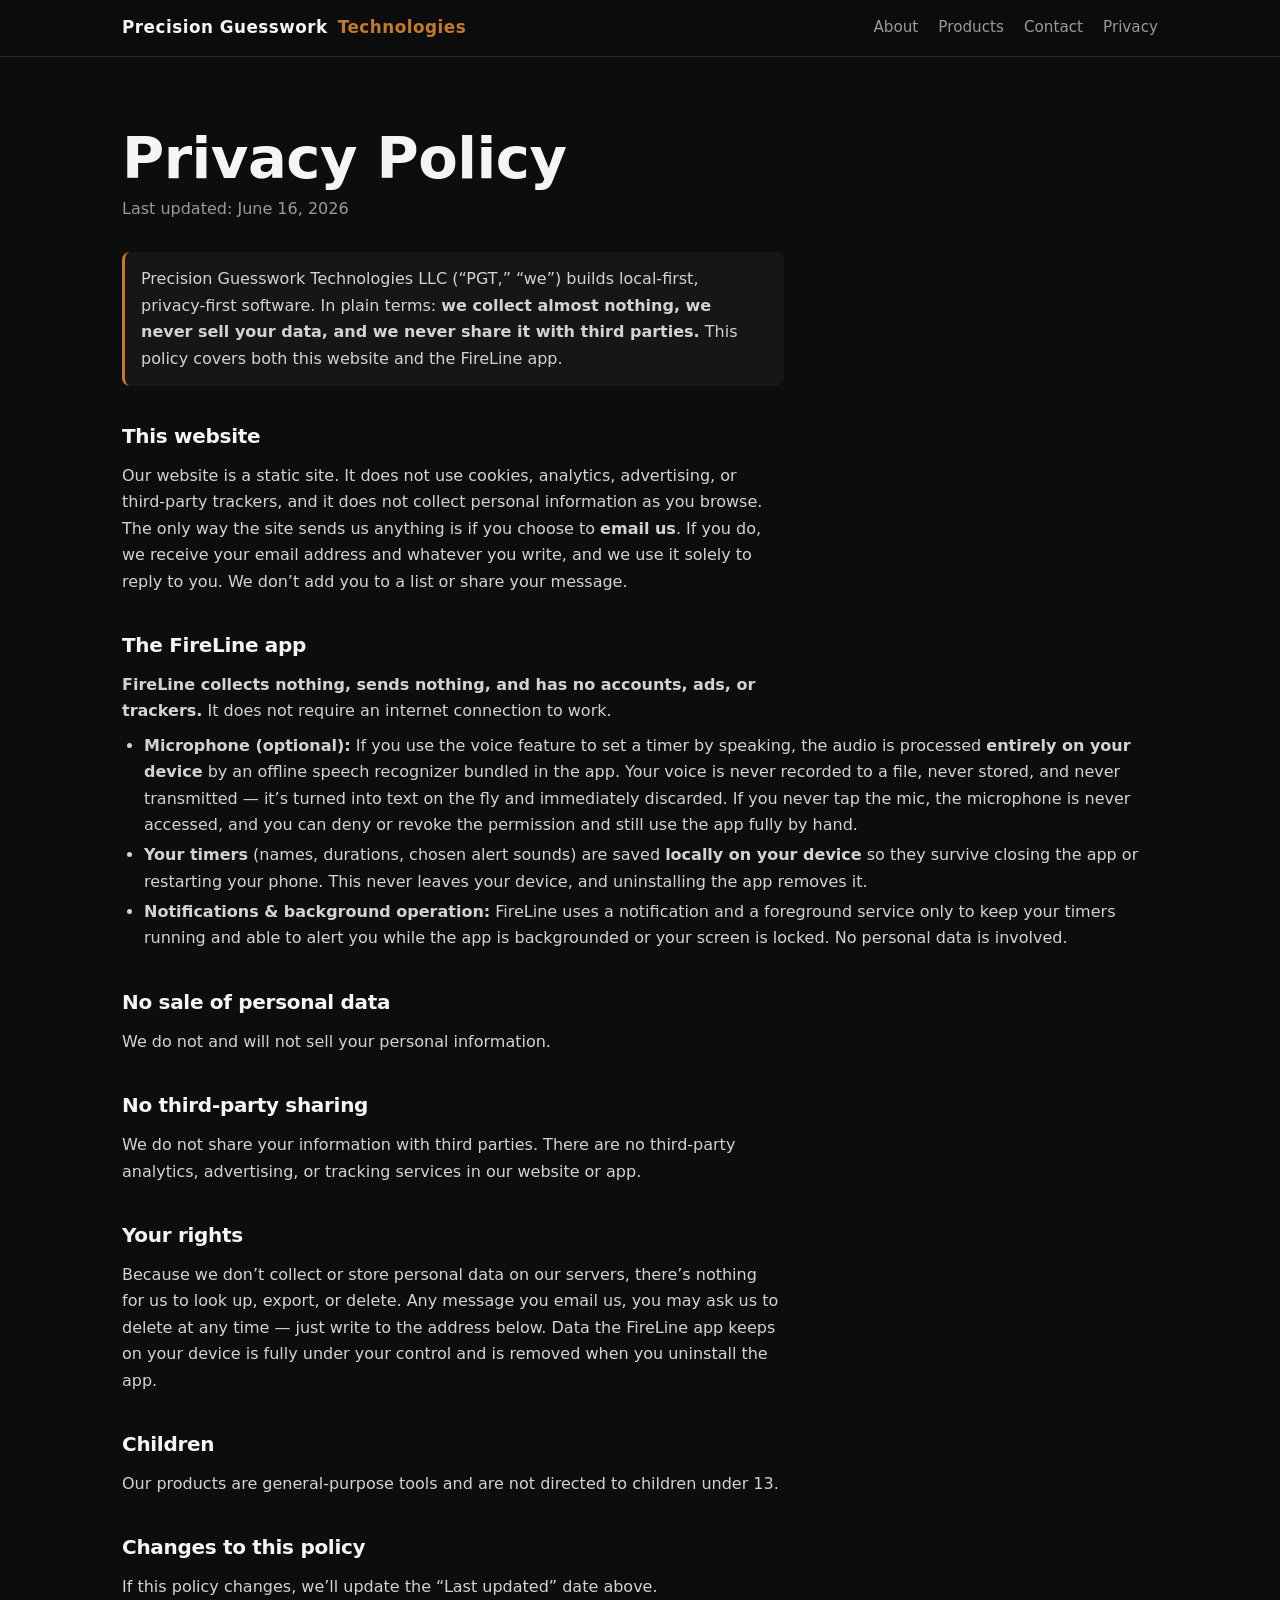
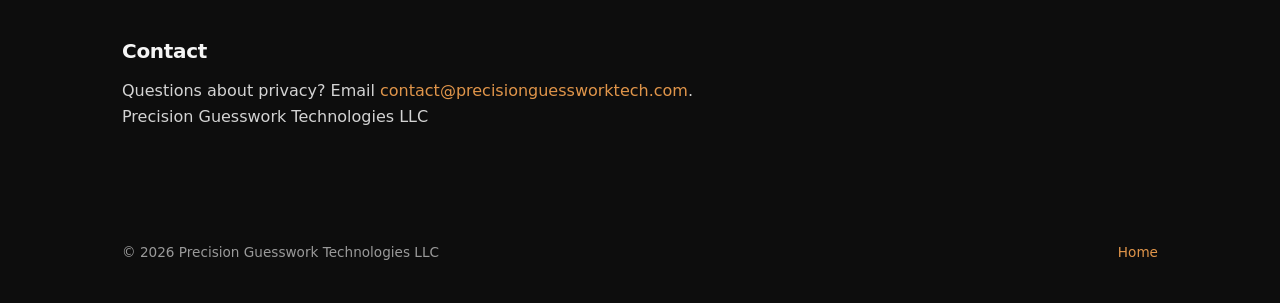
==== privacy.html @ 2fbe4ac0 "Remove EIN from footers" ====
<!DOCTYPE html>
<html lang="en">
<head>
  <meta charset="utf-8">
  <meta name="viewport" content="width=device-width, initial-scale=1">
  <title>Privacy Policy — Precision Guesswork Technologies</title>
  <meta name="description" content="Privacy policy for Precision Guesswork Technologies and the FireLine app. We collect almost nothing, sell nothing, and share nothing.">
  <meta name="theme-color" content="#0d0d0d">
  <link rel="icon" type="image/png" href="assets/favicon.png">
  <link rel="stylesheet" href="css/style.css">
</head>
<body>

  <header class="nav">
    <div class="nav-inner">
      <a href="index.html" class="brand">Precision Guesswork<span class="dot"> Technologies</span></a>
      <nav class="nav-links">
        <a href="index.html#about">About</a>
        <a href="index.html#products">Products</a>
        <a href="index.html#contact">Contact</a>
        <a href="privacy.html">Privacy</a>
      </nav>
    </div>
  </header>

  <main class="doc">
    <div class="wrap">
      <h1>Privacy Policy</h1>
      <p class="updated">Last updated: June 16, 2026</p>

      <p class="lead">Precision Guesswork Technologies LLC (&ldquo;PGT,&rdquo; &ldquo;we&rdquo;) builds local-first, privacy-first software. In plain terms: <strong>we collect almost nothing, we never sell your data, and we never share it with third parties.</strong> This policy covers both this website and the FireLine app.</p>

      <h2>This website</h2>
      <p>Our website is a static site. It does not use cookies, analytics, advertising, or third-party trackers, and it does not collect personal information as you browse.</p>
      <p>The only way the site sends us anything is if you choose to <strong>email us</strong>. If you do, we receive your email address and whatever you write, and we use it solely to reply to you. We don&rsquo;t add you to a list or share your message.</p>

      <h2>The FireLine app</h2>
      <p><strong>FireLine collects nothing, sends nothing, and has no accounts, ads, or trackers.</strong> It does not require an internet connection to work.</p>
      <ul>
        <li><strong>Microphone (optional):</strong> If you use the voice feature to set a timer by speaking, the audio is processed <strong>entirely on your device</strong> by an offline speech recognizer bundled in the app. Your voice is never recorded to a file, never stored, and never transmitted &mdash; it&rsquo;s turned into text on the fly and immediately discarded. If you never tap the mic, the microphone is never accessed, and you can deny or revoke the permission and still use the app fully by hand.</li>
        <li><strong>Your timers</strong> (names, durations, chosen alert sounds) are saved <strong>locally on your device</strong> so they survive closing the app or restarting your phone. This never leaves your device, and uninstalling the app removes it.</li>
        <li><strong>Notifications &amp; background operation:</strong> FireLine uses a notification and a foreground service only to keep your timers running and able to alert you while the app is backgrounded or your screen is locked. No personal data is involved.</li>
      </ul>

      <h2>No sale of personal data</h2>
      <p>We do not and will not sell your personal information.</p>

      <h2>No third-party sharing</h2>
      <p>We do not share your information with third parties. There are no third-party analytics, advertising, or tracking services in our website or app.</p>

      <h2>Your rights</h2>
      <p>Because we don&rsquo;t collect or store personal data on our servers, there&rsquo;s nothing for us to look up, export, or delete. Any message you email us, you may ask us to delete at any time &mdash; just write to the address below. Data the FireLine app keeps on your device is fully under your control and is removed when you uninstall the app.</p>

      <h2>Children</h2>
      <p>Our products are general-purpose tools and are not directed to children under 13.</p>

      <h2>Changes to this policy</h2>
      <p>If this policy changes, we&rsquo;ll update the &ldquo;Last updated&rdquo; date above.</p>

      <h2>Contact</h2>
      <p>Questions about privacy? Email <a href="mailto:contact@precisionguessworktech.com">contact@precisionguessworktech.com</a>.</p>
      <p class="muted">Precision Guesswork Technologies LLC</p>
    </div>
  </main>

  <footer>
    <div class="wrap">
      <span>&copy; 2026 Precision Guesswork Technologies LLC</span>
      <span class="legal">
        <a href="index.html">Home</a>
      </span>
    </div>
  </footer>

</body>
</html>
---- css/style.css ----
/* Precision Guesswork Technologies — global styles
   Static, framework-free, mobile-first. Brand: dark + warm amber. */

:root {
  --bg: #0d0d0d;
  --surface: #161616;
  --surface-2: #1c1c1c;
  --border: #2a2a2a;
  --text: #f5f5f5;
  --muted: #9a9a9a;
  --accent: #c47a2b;
  --accent-hi: #e0954a;
  --available: #3fae6a;
  --dev: #c47a2b;
  --soon: #8a8a8a;
  --maxw: 1080px;
}

* { box-sizing: border-box; margin: 0; padding: 0; }

html { scroll-behavior: smooth; }

body {
  background: var(--bg);
  color: var(--text);
  font-family: -apple-system, BlinkMacSystemFont, "Segoe UI", Roboto, Inter, system-ui, sans-serif;
  line-height: 1.65;
  -webkit-font-smoothing: antialiased;
  text-rendering: optimizeLegibility;
  overflow-x: clip; /* guard against any accidental horizontal overflow (keeps sticky nav) */
}

a { color: var(--accent-hi); text-decoration: none; }
a:hover { color: var(--accent); }

.wrap { max-width: var(--maxw); margin: 0 auto; padding: 0 22px; }

/* ---- Navigation ---- */
.nav {
  position: sticky; top: 0; z-index: 20;
  background: rgba(13,13,13,0.92);
  backdrop-filter: blur(8px);
  border-bottom: 1px solid var(--border);
}
.nav-inner {
  display: flex; align-items: center; justify-content: space-between;
  flex-wrap: wrap; gap: 8px 18px; padding: 14px 22px;
  max-width: var(--maxw); margin: 0 auto;
}
.brand { font-weight: 800; letter-spacing: .5px; color: var(--text); font-size: 1.05rem; display: inline-flex; align-items: center; gap: 10px; }
.mark { width: 26px; height: 26px; flex: none; }
.brand .dot { color: var(--accent); }
.nav-links { display: flex; gap: 20px; flex-wrap: wrap; }
.nav-links a { color: var(--muted); font-size: .95rem; font-weight: 500; }
.nav-links a:hover { color: var(--text); }

/* ---- Sections ---- */
section { padding: 80px 0; border-bottom: 1px solid var(--border); }
section:last-of-type { border-bottom: none; }
.eyebrow { color: var(--accent); font-size: .8rem; font-weight: 700; letter-spacing: 2px; text-transform: uppercase; margin-bottom: 14px; }
h1 { font-size: clamp(2.1rem, 6vw, 3.6rem); font-weight: 800; line-height: 1.1; letter-spacing: -.5px; }
h2 { font-size: clamp(1.6rem, 4vw, 2.2rem); font-weight: 700; margin-bottom: 20px; letter-spacing: -.3px; }
h3 { font-size: 1.25rem; font-weight: 700; }
p { color: #d8d8d8; max-width: 65ch; }
.muted { color: var(--muted); }

/* ---- Hero ---- */
.hero { padding: 110px 0 90px; border-bottom: 1px solid var(--border); position: relative; overflow: hidden; }
.hero::after {
  content: ""; position: absolute; right: -10%; top: -30%;
  width: 560px; height: 560px; border-radius: 50%;
  background: radial-gradient(circle, rgba(196,122,43,0.16), transparent 65%);
  pointer-events: none;
}
.hero h1 { max-width: 16ch; }
.hero .sub { margin-top: 22px; font-size: 1.15rem; color: var(--muted); max-width: 56ch; }
.cta-row { margin-top: 36px; display: flex; gap: 14px; flex-wrap: wrap; }

/* ---- Buttons ---- */
.btn {
  display: inline-block; padding: 12px 22px; border-radius: 10px;
  font-weight: 600; font-size: .98rem; cursor: pointer; transition: .15s;
  border: 1px solid transparent;
}
.btn-primary { background: var(--accent); color: #0d0d0d; }
.btn-primary:hover { background: var(--accent-hi); color: #0d0d0d; }
.btn-ghost { background: transparent; color: var(--text); border-color: var(--border); }
.btn-ghost:hover { border-color: var(--accent); color: var(--accent-hi); }
.btn-sm { padding: 9px 16px; font-size: .9rem; }

/* ---- About ---- */
.about p + p { margin-top: 16px; }

/* ---- Products ---- */
.grid {
  margin-top: 30px; display: grid; gap: 20px;
  /* min() keeps the 280px track from overflowing very narrow screens */
  grid-template-columns: repeat(auto-fit, minmax(min(280px, 100%), 1fr));
}
.card {
  background: var(--surface); border: 1px solid var(--border); border-radius: 14px;
  padding: 26px 24px; display: flex; flex-direction: column; gap: 12px;
  transition: .18s;
}
.card:hover { border-color: #3a3a3a; transform: translateY(-2px); }
.card-head { display: flex; align-items: center; justify-content: space-between; gap: 12px; }
.card p { color: var(--muted); font-size: .96rem; flex: 1; }
.card .btn { align-self: flex-start; margin-top: 6px; }
.note { font-size: .82rem; color: var(--soon); }

/* ---- Status badges ---- */
.badge {
  font-size: .68rem; font-weight: 800; letter-spacing: 1px; text-transform: uppercase;
  padding: 5px 10px; border-radius: 999px; white-space: nowrap; border: 1px solid;
}
.badge.available { color: var(--available); border-color: rgba(63,174,106,.4); background: rgba(63,174,106,.08); }
.badge.dev { color: var(--dev); border-color: rgba(196,122,43,.4); background: rgba(196,122,43,.08); }
.badge.soon { color: var(--soon); border-color: rgba(138,138,138,.35); background: rgba(138,138,138,.06); }

/* ---- Contact ---- */
.contact .btn { margin-top: 8px; }
.contact .loc { margin-top: 18px; color: var(--muted); }

/* ---- Footer ---- */
footer { padding: 40px 0; color: var(--muted); font-size: .85rem; }
footer .wrap { display: flex; flex-wrap: wrap; gap: 6px 18px; justify-content: space-between; }
footer .legal { display: flex; flex-wrap: wrap; gap: 4px 16px; }

/* ---- Privacy page ---- */
.doc { padding: 70px 0; }
.doc h1 { margin-bottom: 6px; }
.doc .updated { color: var(--muted); margin-bottom: 30px; }
.doc h2 { font-size: 1.25rem; margin: 34px 0 10px; color: var(--text); }
.doc p, .doc li { color: #d3d3d3; }
.doc ul { margin: 8px 0 8px 22px; }
.doc li { margin: 4px 0; }
.doc .lead { background: var(--surface); border-left: 3px solid var(--accent); padding: 14px 16px; border-radius: 8px; }

@media (max-width: 600px) {
  section { padding: 56px 0; }
  .hero { padding: 70px 0 60px; }
  .nav-links { gap: 14px; }
  .nav-links a { font-size: .9rem; }
  footer .wrap { flex-direction: column; }
}
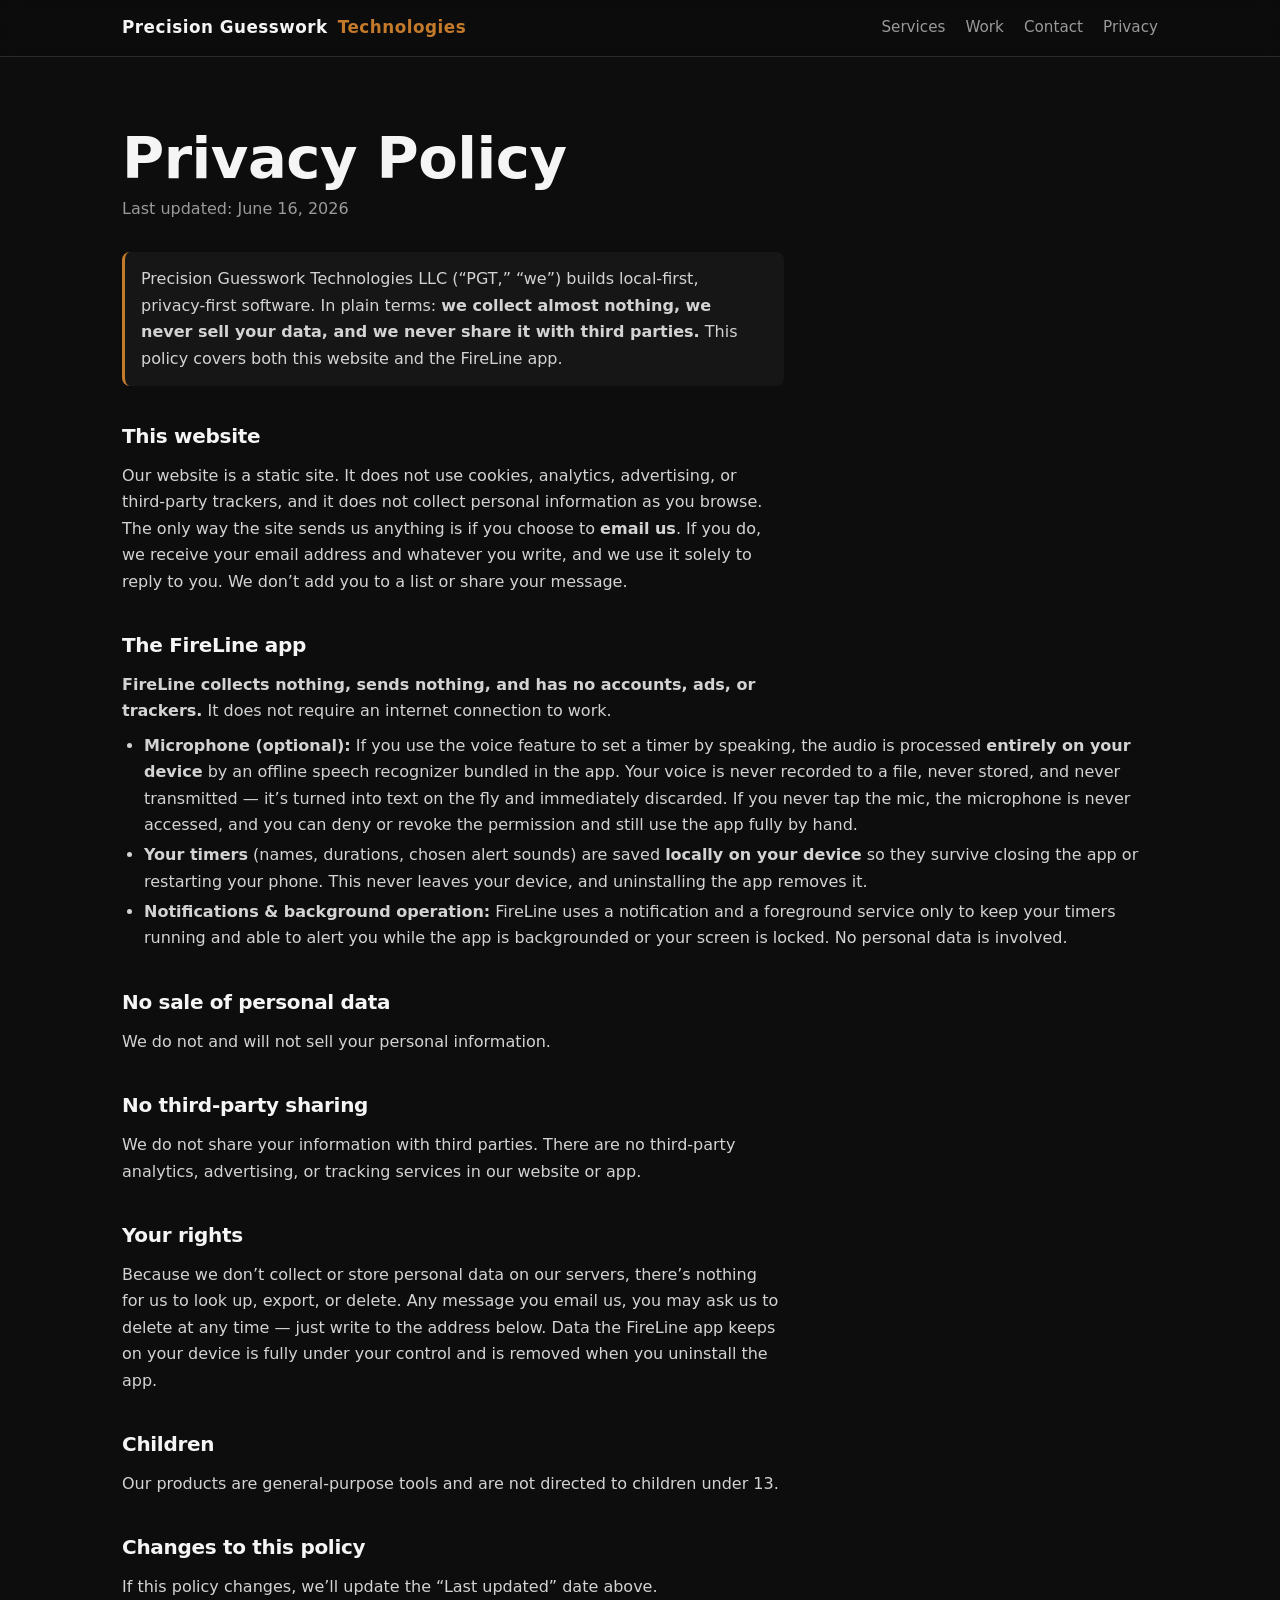
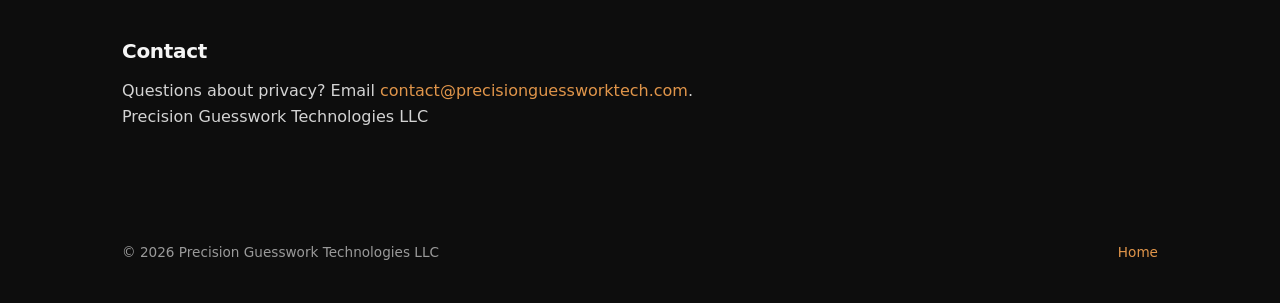
==== commit 065718bb: "Retool site as AI-reliability studio (redesign) Replace the product-catalog homepage with the AI-rel" ====
--- a/privacy.html
+++ b/privacy.html
@@ -15,8 +15,8 @@
     <div class="nav-inner">
       <a href="index.html" class="brand">Precision Guesswork<span class="dot"> Technologies</span></a>
       <nav class="nav-links">
-        <a href="index.html#about">About</a>
-        <a href="index.html#products">Products</a>
+        <a href="index.html#services">Services</a>
+        <a href="index.html#work">Work</a>
         <a href="index.html#contact">Contact</a>
         <a href="privacy.html">Privacy</a>
       </nav>
--- a/css/style.css
+++ b/css/style.css
@@ -107,6 +107,33 @@
 .card p { color: var(--muted); font-size: .96rem; flex: 1; }
 .card .btn { align-self: flex-start; margin-top: 6px; }
 .note { font-size: .82rem; color: var(--soon); }
+.play-badge { display: inline-block; margin-top: 4px; }
+.play-badge img { height: 52px; width: auto; display: block; }
+.card-actions { display: flex; gap: 10px; flex-wrap: wrap; margin-top: 6px; }
+.card-actions .btn { align-self: flex-start; margin-top: 0; }
+
+/* ---- Live demo modal ---- */
+.demo-modal {
+  width: min(1000px, 94vw); height: min(760px, 88vh);
+  max-width: 94vw; max-height: 88vh; padding: 0;
+  border: 1px solid var(--border); border-radius: 14px;
+  background: var(--surface); color: var(--text); overflow: hidden;
+}
+.demo-modal::backdrop { background: rgba(0,0,0,.72); backdrop-filter: blur(3px); }
+.demo-modal[open] { display: flex; flex-direction: column; }
+.demo-modal-bar {
+  display: flex; align-items: center; justify-content: space-between; gap: 12px;
+  padding: 12px 16px; border-bottom: 1px solid var(--border); background: var(--surface-2);
+}
+.demo-modal-title { font-weight: 700; font-size: .95rem; }
+.demo-modal-actions { display: inline-flex; align-items: center; gap: 16px; }
+.demo-open-new { font-size: .88rem; color: var(--accent-hi); white-space: nowrap; }
+.demo-close {
+  background: transparent; border: none; color: var(--muted);
+  font-size: 1.05rem; line-height: 1; cursor: pointer; padding: 4px 6px;
+}
+.demo-close:hover { color: var(--text); }
+.demo-frame { border: 0; width: 100%; flex: 1; background: var(--bg); }
 
 /* ---- Status badges ---- */
 .badge {
@@ -118,8 +145,19 @@
 .badge.soon { color: var(--soon); border-color: rgba(138,138,138,.35); background: rgba(138,138,138,.06); }
 
 /* ---- Contact ---- */
-.contact .btn { margin-top: 8px; }
-.contact .loc { margin-top: 18px; color: var(--muted); }
+.contact form { margin-top: 24px; max-width: 520px; display: flex; flex-direction: column; gap: 12px; }
+.contact input, .contact textarea {
+  background: var(--surface); border: 1px solid var(--border); border-radius: 10px;
+  color: var(--text); font: inherit; padding: 12px 14px; width: 100%;
+}
+.contact input::placeholder, .contact textarea::placeholder { color: #777; }
+.contact input:focus, .contact textarea:focus { outline: none; border-color: var(--accent); }
+.contact textarea { min-height: 120px; resize: vertical; }
+.contact .btn { align-self: flex-start; margin-top: 4px; }
+.contact .hp { position: absolute; left: -9999px; }
+.form-status { margin-top: 8px; font-size: .95rem; color: var(--muted); min-height: 1.2em; }
+.form-status.ok { color: var(--available); }
+.form-status.err { color: var(--urgent, #ff8a7a); }
 
 /* ---- Footer ---- */
 footer { padding: 40px 0; color: var(--muted); font-size: .85rem; }
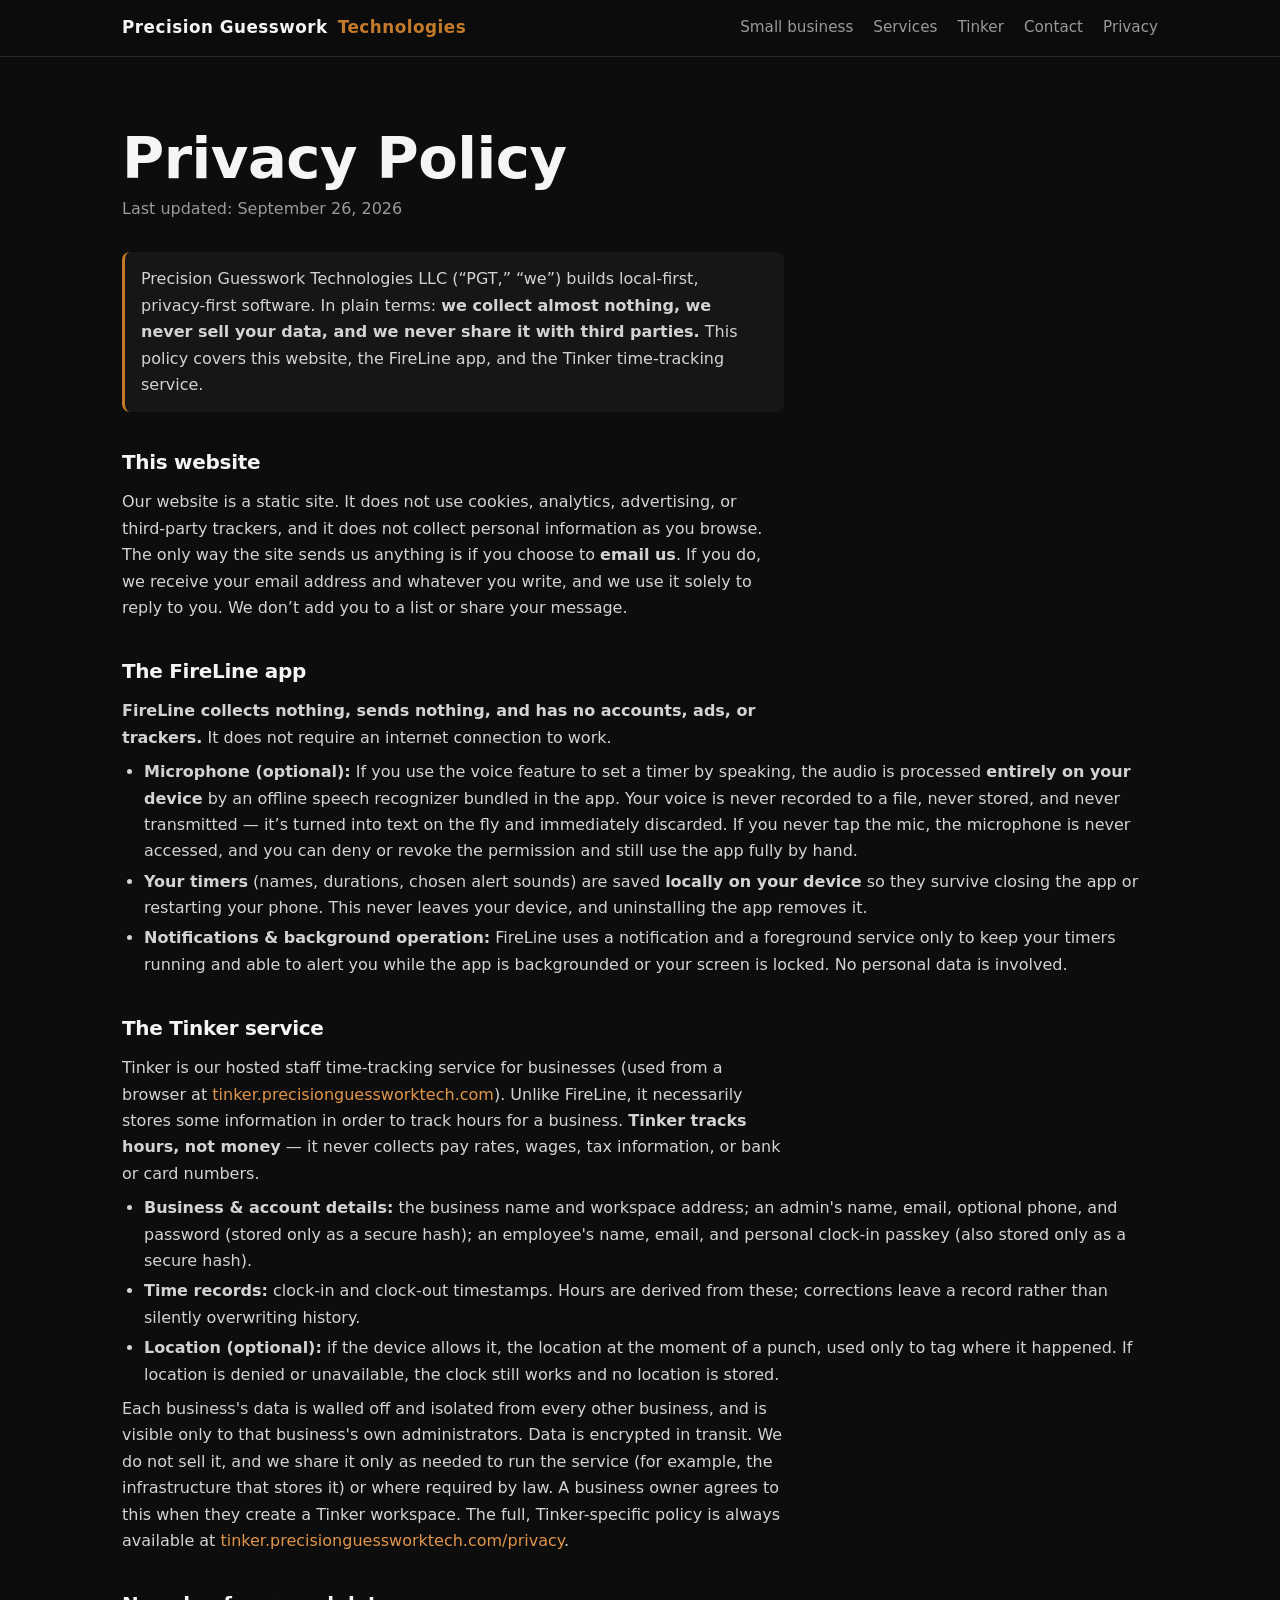
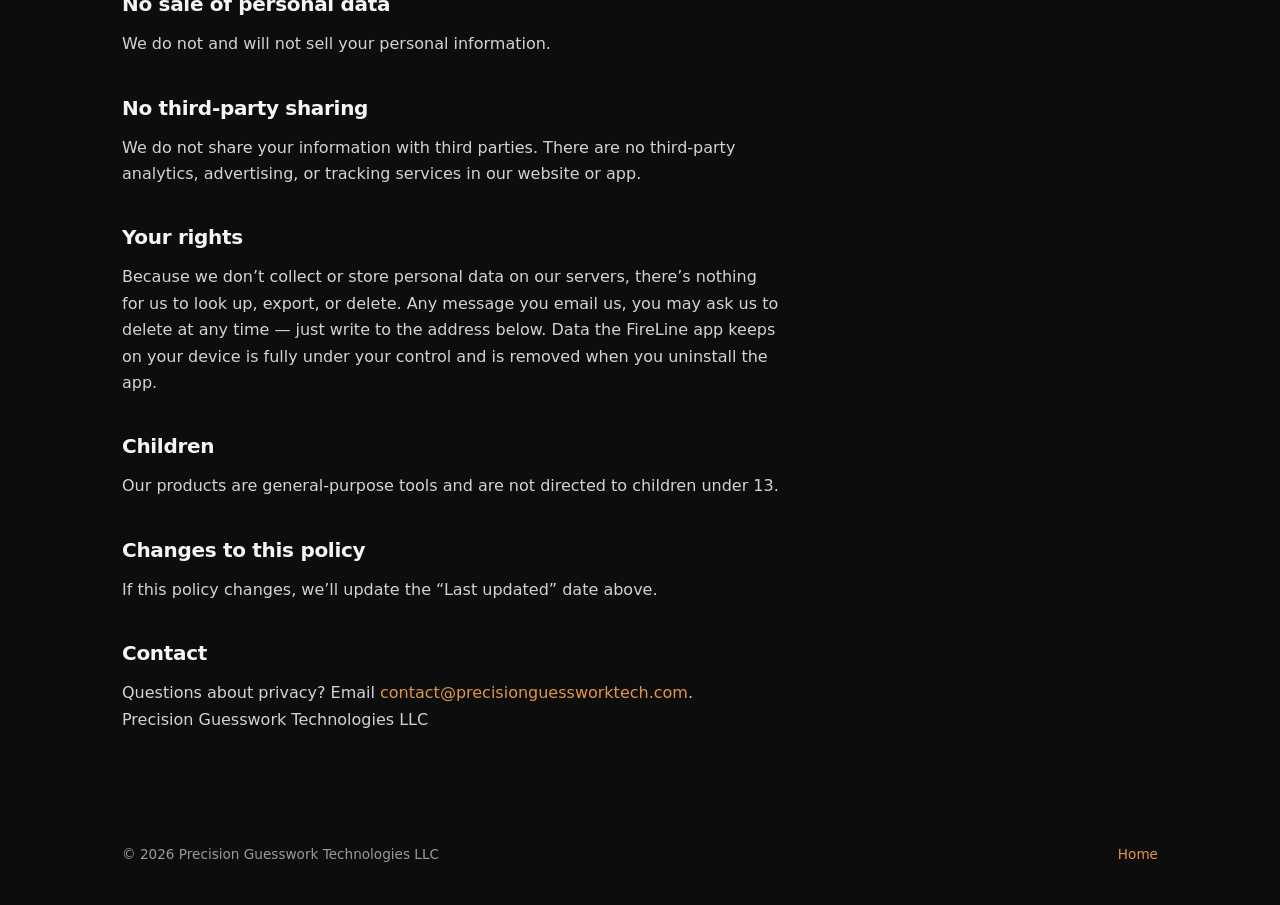
==== commit 282307a5: "Broaden positioning to small-business web presence; surface Tinker Keep AI-reliability as a pillar b" ====
--- a/privacy.html
+++ b/privacy.html
@@ -15,8 +15,9 @@
     <div class="nav-inner">
       <a href="index.html" class="brand">Precision Guesswork<span class="dot"> Technologies</span></a>
       <nav class="nav-links">
+        <a href="index.html#small-business">Small business</a>
         <a href="index.html#services">Services</a>
-        <a href="index.html#work">Work</a>
+        <a href="index.html#tinker">Tinker</a>
         <a href="index.html#contact">Contact</a>
         <a href="privacy.html">Privacy</a>
       </nav>
@@ -26,9 +27,9 @@
   <main class="doc">
     <div class="wrap">
       <h1>Privacy Policy</h1>
-      <p class="updated">Last updated: June 16, 2026</p>
+      <p class="updated">Last updated: September 26, 2026</p>
 
-      <p class="lead">Precision Guesswork Technologies LLC (&ldquo;PGT,&rdquo; &ldquo;we&rdquo;) builds local-first, privacy-first software. In plain terms: <strong>we collect almost nothing, we never sell your data, and we never share it with third parties.</strong> This policy covers both this website and the FireLine app.</p>
+      <p class="lead">Precision Guesswork Technologies LLC (&ldquo;PGT,&rdquo; &ldquo;we&rdquo;) builds local-first, privacy-first software. In plain terms: <strong>we collect almost nothing, we never sell your data, and we never share it with third parties.</strong> This policy covers this website, the FireLine app, and the Tinker time-tracking service.</p>
 
       <h2>This website</h2>
       <p>Our website is a static site. It does not use cookies, analytics, advertising, or third-party trackers, and it does not collect personal information as you browse.</p>
@@ -41,6 +42,15 @@
         <li><strong>Your timers</strong> (names, durations, chosen alert sounds) are saved <strong>locally on your device</strong> so they survive closing the app or restarting your phone. This never leaves your device, and uninstalling the app removes it.</li>
         <li><strong>Notifications &amp; background operation:</strong> FireLine uses a notification and a foreground service only to keep your timers running and able to alert you while the app is backgrounded or your screen is locked. No personal data is involved.</li>
       </ul>
+
+      <h2>The Tinker service</h2>
+      <p>Tinker is our hosted staff time-tracking service for businesses (used from a browser at <a href="https://tinker.precisionguessworktech.com/">tinker.precisionguessworktech.com</a>). Unlike FireLine, it necessarily stores some information in order to track hours for a business. <strong>Tinker tracks hours, not money</strong> &mdash; it never collects pay rates, wages, tax information, or bank or card numbers.</p>
+      <ul>
+        <li><strong>Business &amp; account details:</strong> the business name and workspace address; an admin's name, email, optional phone, and password (stored only as a secure hash); an employee's name, email, and personal clock-in passkey (also stored only as a secure hash).</li>
+        <li><strong>Time records:</strong> clock-in and clock-out timestamps. Hours are derived from these; corrections leave a record rather than silently overwriting history.</li>
+        <li><strong>Location (optional):</strong> if the device allows it, the location at the moment of a punch, used only to tag where it happened. If location is denied or unavailable, the clock still works and no location is stored.</li>
+      </ul>
+      <p>Each business's data is walled off and isolated from every other business, and is visible only to that business's own administrators. Data is encrypted in transit. We do not sell it, and we share it only as needed to run the service (for example, the infrastructure that stores it) or where required by law. A business owner agrees to this when they create a Tinker workspace. The full, Tinker-specific policy is always available at <a href="https://tinker.precisionguessworktech.com/privacy">tinker.precisionguessworktech.com/privacy</a>.</p>
 
       <h2>No sale of personal data</h2>
       <p>We do not and will not sell your personal information.</p>
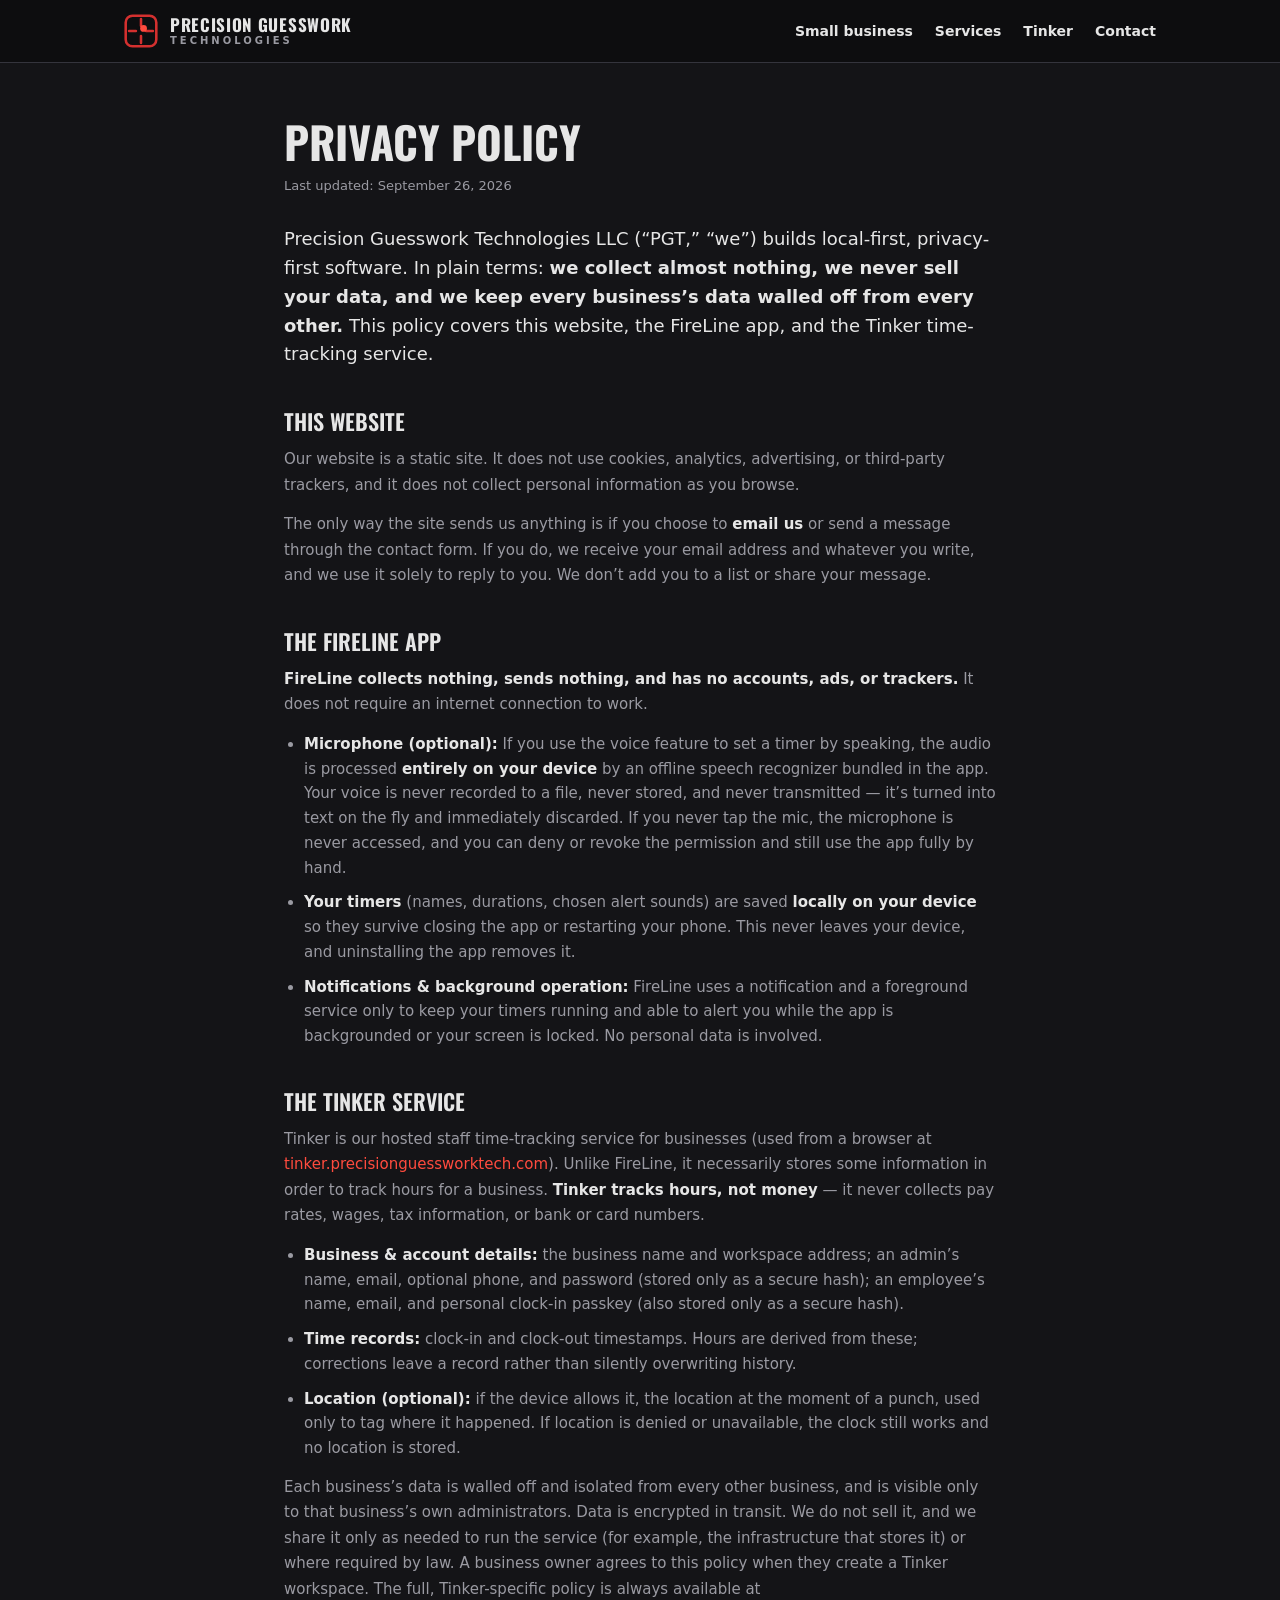
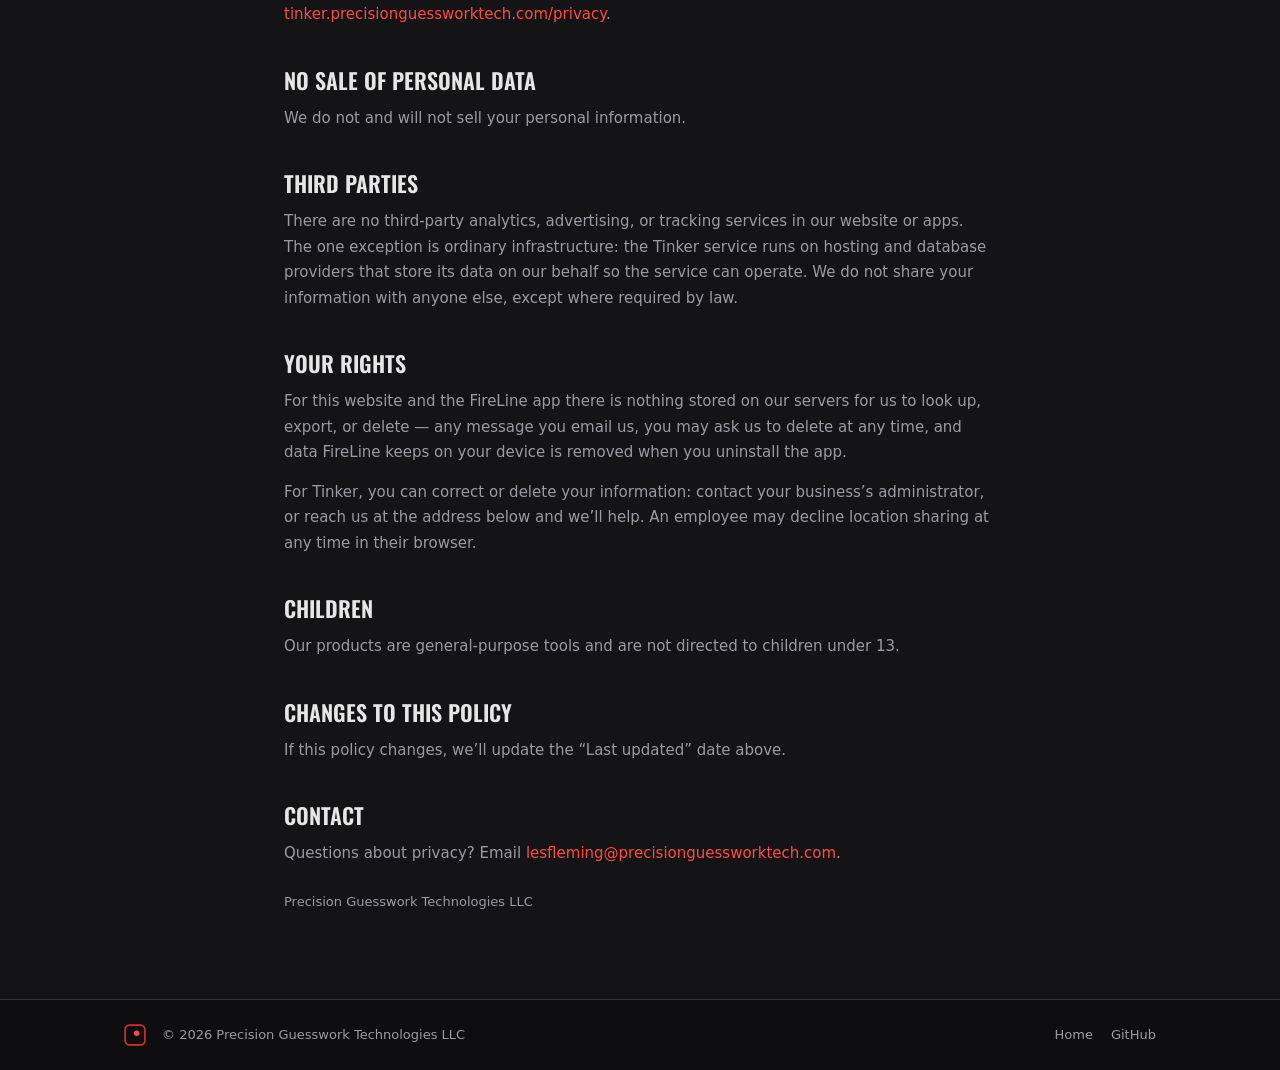
==== commit 4851cfa0: "Restyle privacy.html to match the homepage; unify contact email - Rebuild privacy.html self-containe" ====
--- a/privacy.html
+++ b/privacy.html
@@ -1,86 +1,140 @@
 <!DOCTYPE html>
 <html lang="en">
 <head>
-  <meta charset="utf-8">
-  <meta name="viewport" content="width=device-width, initial-scale=1">
-  <title>Privacy Policy — Precision Guesswork Technologies</title>
-  <meta name="description" content="Privacy policy for Precision Guesswork Technologies and the FireLine app. We collect almost nothing, sell nothing, and share nothing.">
-  <meta name="theme-color" content="#0d0d0d">
-  <link rel="icon" type="image/png" href="assets/favicon.png">
-  <link rel="stylesheet" href="css/style.css">
+<meta charset="utf-8">
+<meta name="viewport" content="width=device-width, initial-scale=1">
+<meta name="theme-color" content="#0d0d0d">
+<title>Privacy Policy | Precision Guesswork Technologies</title>
+<meta name="description" content="Privacy policy for Precision Guesswork Technologies, covering this website, the FireLine app, and the Tinker time-tracking service. We collect almost nothing, sell nothing, and keep every business's data walled off.">
+<link rel="icon" type="image/svg+xml" href="assets/favicon.svg">
+<link rel="preconnect" href="https://fonts.googleapis.com">
+<link rel="preconnect" href="https://fonts.gstatic.com" crossorigin>
+<link href="https://fonts.googleapis.com/css2?family=Oswald:wght@500;600;700&display=swap" rel="stylesheet">
+<style>
+:root{--bg:#141417;--bg-deep:#0e0e10;--panel:#1f1f24;--panel-2:#2a2a31;--line:#34343c;--red:#d4302f;--red-hot:#ff4b3e;--amber:#e0a020;--green:#4ec07a;--text:#e6e6e6;--muted:#9a9aa2}
+*{box-sizing:border-box}
+html{scroll-behavior:smooth}
+body{margin:0;background:var(--bg);color:var(--text);font-family:-apple-system,"Segoe UI",Roboto,system-ui,sans-serif;-webkit-font-smoothing:antialiased}
+a{color:var(--red-hot);text-decoration:none}
+a:hover{color:var(--text)}
+::selection{background:var(--red);color:#fff}
+.wrap{max-width:1080px;margin:0 auto;padding:0 24px}
+.display{font-family:Oswald,"Arial Narrow",sans-serif;text-transform:uppercase}
+header.site{position:sticky;top:0;z-index:50;background:rgba(14,14,16,.92);backdrop-filter:blur(8px);border-bottom:1px solid var(--line)}
+header.site .wrap{padding-top:14px;padding-bottom:14px;display:flex;align-items:center;gap:24px}
+.brand{display:flex;align-items:center;gap:12px;color:var(--text)}
+.brand:hover{color:var(--text)}
+.brand-name{display:flex;flex-direction:column;line-height:1}
+.brand-name .top{font-family:Oswald,"Arial Narrow",sans-serif;font-weight:700;font-size:17px;letter-spacing:.04em;text-transform:uppercase}
+.brand-name .sub{font-size:10px;font-weight:600;letter-spacing:.3em;text-transform:uppercase;color:var(--muted);margin-top:3px}
+nav.main{margin-left:auto;display:flex;align-items:center;gap:22px;font-size:14px;font-weight:600}
+nav.main a{color:var(--text)}
+nav.main a:hover{color:var(--red-hot)}
+main.doc{padding-top:56px;padding-bottom:72px}
+.doc .measure{max-width:760px}
+.doc h1{font-family:Oswald,"Arial Narrow",sans-serif;text-transform:uppercase;font-weight:700;font-size:clamp(30px,5vw,44px);line-height:1.05;margin:0}
+.doc .updated{color:var(--muted);font-size:13px;margin:10px 0 28px}
+.doc .lead{font-size:18px;line-height:1.6;color:var(--text);text-wrap:pretty}
+.doc h2{font-family:Oswald,"Arial Narrow",sans-serif;text-transform:uppercase;font-weight:600;font-size:22px;margin:36px 0 10px}
+.doc p{font-size:15px;line-height:1.7;color:var(--muted);margin:0 0 14px;text-wrap:pretty}
+.doc strong{color:var(--text)}
+.doc ul{margin:0 0 14px;padding-left:20px;display:flex;flex-direction:column;gap:10px}
+.doc li{font-size:15px;line-height:1.65;color:var(--muted)}
+.doc .muted{color:var(--muted);font-size:13px;margin-top:24px}
+footer.site{border-top:1px solid var(--line);background:var(--bg-deep)}
+footer.site .wrap{padding-top:24px;padding-bottom:24px;display:flex;align-items:center;gap:16px;flex-wrap:wrap;font-size:13px;color:var(--muted)}
+footer.site a{color:var(--muted)}
+footer.site a:hover{color:var(--text)}
+@media (max-width:720px){nav.main{gap:14px}.brand-name .top{font-size:15px}}
+</style>
 </head>
-<body>
+<body id="top">
 
-  <header class="nav">
-    <div class="nav-inner">
-      <a href="index.html" class="brand">Precision Guesswork<span class="dot"> Technologies</span></a>
-      <nav class="nav-links">
-        <a href="index.html#small-business">Small business</a>
-        <a href="index.html#services">Services</a>
-        <a href="index.html#tinker">Tinker</a>
-        <a href="index.html#contact">Contact</a>
-        <a href="privacy.html">Privacy</a>
-      </nav>
-    </div>
-  </header>
+<header class="site">
+  <div class="wrap">
+    <a class="brand" href="index.html">
+      <svg width="34" height="34" viewBox="0 0 40 40" aria-label="PGT mark">
+        <rect x="2" y="2" width="36" height="36" rx="8" fill="none" stroke="#d4302f" stroke-width="3"/>
+        <line x1="20" y1="6" x2="20" y2="14" stroke="#d4302f" stroke-width="3" stroke-linecap="round"/>
+        <line x1="20" y1="26" x2="20" y2="34" stroke="#d4302f" stroke-width="3" stroke-linecap="round"/>
+        <line x1="6" y1="20" x2="14" y2="20" stroke="#d4302f" stroke-width="3" stroke-linecap="round"/>
+        <line x1="26" y1="20" x2="34" y2="20" stroke="#d4302f" stroke-width="3" stroke-linecap="round"/>
+        <circle cx="23" cy="17" r="4" fill="#ff4b3e"/>
+      </svg>
+      <span class="brand-name"><span class="top">Precision Guesswork</span><span class="sub">Technologies</span></span>
+    </a>
+    <nav class="main">
+      <a href="index.html#small-business">Small business</a>
+      <a href="index.html#services">Services</a>
+      <a href="index.html#tinker">Tinker</a>
+      <a href="index.html#contact">Contact</a>
+    </nav>
+  </div>
+</header>
 
-  <main class="doc">
-    <div class="wrap">
-      <h1>Privacy Policy</h1>
-      <p class="updated">Last updated: September 26, 2026</p>
+<main class="doc">
+  <div class="wrap measure">
+    <h1>Privacy Policy</h1>
+    <p class="updated">Last updated: September 26, 2026</p>
 
-      <p class="lead">Precision Guesswork Technologies LLC (&ldquo;PGT,&rdquo; &ldquo;we&rdquo;) builds local-first, privacy-first software. In plain terms: <strong>we collect almost nothing, we never sell your data, and we never share it with third parties.</strong> This policy covers this website, the FireLine app, and the Tinker time-tracking service.</p>
+    <p class="lead">Precision Guesswork Technologies LLC (&ldquo;PGT,&rdquo; &ldquo;we&rdquo;) builds local-first, privacy-first software. In plain terms: <strong>we collect almost nothing, we never sell your data, and we keep every business&rsquo;s data walled off from every other.</strong> This policy covers this website, the FireLine app, and the Tinker time-tracking service.</p>
 
-      <h2>This website</h2>
-      <p>Our website is a static site. It does not use cookies, analytics, advertising, or third-party trackers, and it does not collect personal information as you browse.</p>
-      <p>The only way the site sends us anything is if you choose to <strong>email us</strong>. If you do, we receive your email address and whatever you write, and we use it solely to reply to you. We don&rsquo;t add you to a list or share your message.</p>
+    <h2>This website</h2>
+    <p>Our website is a static site. It does not use cookies, analytics, advertising, or third-party trackers, and it does not collect personal information as you browse.</p>
+    <p>The only way the site sends us anything is if you choose to <strong>email us</strong> or send a message through the contact form. If you do, we receive your email address and whatever you write, and we use it solely to reply to you. We don&rsquo;t add you to a list or share your message.</p>
 
-      <h2>The FireLine app</h2>
-      <p><strong>FireLine collects nothing, sends nothing, and has no accounts, ads, or trackers.</strong> It does not require an internet connection to work.</p>
-      <ul>
-        <li><strong>Microphone (optional):</strong> If you use the voice feature to set a timer by speaking, the audio is processed <strong>entirely on your device</strong> by an offline speech recognizer bundled in the app. Your voice is never recorded to a file, never stored, and never transmitted &mdash; it&rsquo;s turned into text on the fly and immediately discarded. If you never tap the mic, the microphone is never accessed, and you can deny or revoke the permission and still use the app fully by hand.</li>
-        <li><strong>Your timers</strong> (names, durations, chosen alert sounds) are saved <strong>locally on your device</strong> so they survive closing the app or restarting your phone. This never leaves your device, and uninstalling the app removes it.</li>
-        <li><strong>Notifications &amp; background operation:</strong> FireLine uses a notification and a foreground service only to keep your timers running and able to alert you while the app is backgrounded or your screen is locked. No personal data is involved.</li>
-      </ul>
+    <h2>The FireLine app</h2>
+    <p><strong>FireLine collects nothing, sends nothing, and has no accounts, ads, or trackers.</strong> It does not require an internet connection to work.</p>
+    <ul>
+      <li><strong>Microphone (optional):</strong> If you use the voice feature to set a timer by speaking, the audio is processed <strong>entirely on your device</strong> by an offline speech recognizer bundled in the app. Your voice is never recorded to a file, never stored, and never transmitted &mdash; it&rsquo;s turned into text on the fly and immediately discarded. If you never tap the mic, the microphone is never accessed, and you can deny or revoke the permission and still use the app fully by hand.</li>
+      <li><strong>Your timers</strong> (names, durations, chosen alert sounds) are saved <strong>locally on your device</strong> so they survive closing the app or restarting your phone. This never leaves your device, and uninstalling the app removes it.</li>
+      <li><strong>Notifications &amp; background operation:</strong> FireLine uses a notification and a foreground service only to keep your timers running and able to alert you while the app is backgrounded or your screen is locked. No personal data is involved.</li>
+    </ul>
 
-      <h2>The Tinker service</h2>
-      <p>Tinker is our hosted staff time-tracking service for businesses (used from a browser at <a href="https://tinker.precisionguessworktech.com/">tinker.precisionguessworktech.com</a>). Unlike FireLine, it necessarily stores some information in order to track hours for a business. <strong>Tinker tracks hours, not money</strong> &mdash; it never collects pay rates, wages, tax information, or bank or card numbers.</p>
-      <ul>
-        <li><strong>Business &amp; account details:</strong> the business name and workspace address; an admin's name, email, optional phone, and password (stored only as a secure hash); an employee's name, email, and personal clock-in passkey (also stored only as a secure hash).</li>
-        <li><strong>Time records:</strong> clock-in and clock-out timestamps. Hours are derived from these; corrections leave a record rather than silently overwriting history.</li>
-        <li><strong>Location (optional):</strong> if the device allows it, the location at the moment of a punch, used only to tag where it happened. If location is denied or unavailable, the clock still works and no location is stored.</li>
-      </ul>
-      <p>Each business's data is walled off and isolated from every other business, and is visible only to that business's own administrators. Data is encrypted in transit. We do not sell it, and we share it only as needed to run the service (for example, the infrastructure that stores it) or where required by law. A business owner agrees to this when they create a Tinker workspace. The full, Tinker-specific policy is always available at <a href="https://tinker.precisionguessworktech.com/privacy">tinker.precisionguessworktech.com/privacy</a>.</p>
+    <h2>The Tinker service</h2>
+    <p>Tinker is our hosted staff time-tracking service for businesses (used from a browser at <a href="https://tinker.precisionguessworktech.com/">tinker.precisionguessworktech.com</a>). Unlike FireLine, it necessarily stores some information in order to track hours for a business. <strong>Tinker tracks hours, not money</strong> &mdash; it never collects pay rates, wages, tax information, or bank or card numbers.</p>
+    <ul>
+      <li><strong>Business &amp; account details:</strong> the business name and workspace address; an admin&rsquo;s name, email, optional phone, and password (stored only as a secure hash); an employee&rsquo;s name, email, and personal clock-in passkey (also stored only as a secure hash).</li>
+      <li><strong>Time records:</strong> clock-in and clock-out timestamps. Hours are derived from these; corrections leave a record rather than silently overwriting history.</li>
+      <li><strong>Location (optional):</strong> if the device allows it, the location at the moment of a punch, used only to tag where it happened. If location is denied or unavailable, the clock still works and no location is stored.</li>
+    </ul>
+    <p>Each business&rsquo;s data is walled off and isolated from every other business, and is visible only to that business&rsquo;s own administrators. Data is encrypted in transit. We do not sell it, and we share it only as needed to run the service (for example, the infrastructure that stores it) or where required by law. A business owner agrees to this policy when they create a Tinker workspace. The full, Tinker-specific policy is always available at <a href="https://tinker.precisionguessworktech.com/privacy">tinker.precisionguessworktech.com/privacy</a>.</p>
 
-      <h2>No sale of personal data</h2>
-      <p>We do not and will not sell your personal information.</p>
+    <h2>No sale of personal data</h2>
+    <p>We do not and will not sell your personal information.</p>
 
-      <h2>No third-party sharing</h2>
-      <p>We do not share your information with third parties. There are no third-party analytics, advertising, or tracking services in our website or app.</p>
+    <h2>Third parties</h2>
+    <p>There are no third-party analytics, advertising, or tracking services in our website or apps. The one exception is ordinary infrastructure: the Tinker service runs on hosting and database providers that store its data on our behalf so the service can operate. We do not share your information with anyone else, except where required by law.</p>
 
-      <h2>Your rights</h2>
-      <p>Because we don&rsquo;t collect or store personal data on our servers, there&rsquo;s nothing for us to look up, export, or delete. Any message you email us, you may ask us to delete at any time &mdash; just write to the address below. Data the FireLine app keeps on your device is fully under your control and is removed when you uninstall the app.</p>
+    <h2>Your rights</h2>
+    <p>For this website and the FireLine app there is nothing stored on our servers for us to look up, export, or delete &mdash; any message you email us, you may ask us to delete at any time, and data FireLine keeps on your device is removed when you uninstall the app.</p>
+    <p>For Tinker, you can correct or delete your information: contact your business&rsquo;s administrator, or reach us at the address below and we&rsquo;ll help. An employee may decline location sharing at any time in their browser.</p>
 
-      <h2>Children</h2>
-      <p>Our products are general-purpose tools and are not directed to children under 13.</p>
+    <h2>Children</h2>
+    <p>Our products are general-purpose tools and are not directed to children under 13.</p>
 
-      <h2>Changes to this policy</h2>
-      <p>If this policy changes, we&rsquo;ll update the &ldquo;Last updated&rdquo; date above.</p>
+    <h2>Changes to this policy</h2>
+    <p>If this policy changes, we&rsquo;ll update the &ldquo;Last updated&rdquo; date above.</p>
 
-      <h2>Contact</h2>
-      <p>Questions about privacy? Email <a href="mailto:contact@precisionguessworktech.com">contact@precisionguessworktech.com</a>.</p>
-      <p class="muted">Precision Guesswork Technologies LLC</p>
-    </div>
-  </main>
+    <h2>Contact</h2>
+    <p>Questions about privacy? Email <a href="mailto:lesfleming@precisionguessworktech.com">lesfleming@precisionguessworktech.com</a>.</p>
+    <p class="muted">Precision Guesswork Technologies LLC</p>
+  </div>
+</main>
 
-  <footer>
-    <div class="wrap">
-      <span>&copy; 2026 Precision Guesswork Technologies LLC</span>
-      <span class="legal">
-        <a href="index.html">Home</a>
-      </span>
-    </div>
-  </footer>
+<footer class="site">
+  <div class="wrap">
+    <svg width="22" height="22" viewBox="0 0 40 40" aria-hidden="true">
+      <rect x="2" y="2" width="36" height="36" rx="8" fill="none" stroke="#d4302f" stroke-width="3"/>
+      <circle cx="23" cy="17" r="5" fill="#ff4b3e"/>
+    </svg>
+    <span>&copy; 2026 Precision Guesswork Technologies LLC</span>
+    <span style="margin-left:auto;display:flex;gap:18px">
+      <a href="index.html">Home</a>
+      <a href="https://github.com/chefsquatch" target="_blank" rel="noopener">GitHub</a>
+    </span>
+  </div>
+</footer>
 
 </body>
 </html>
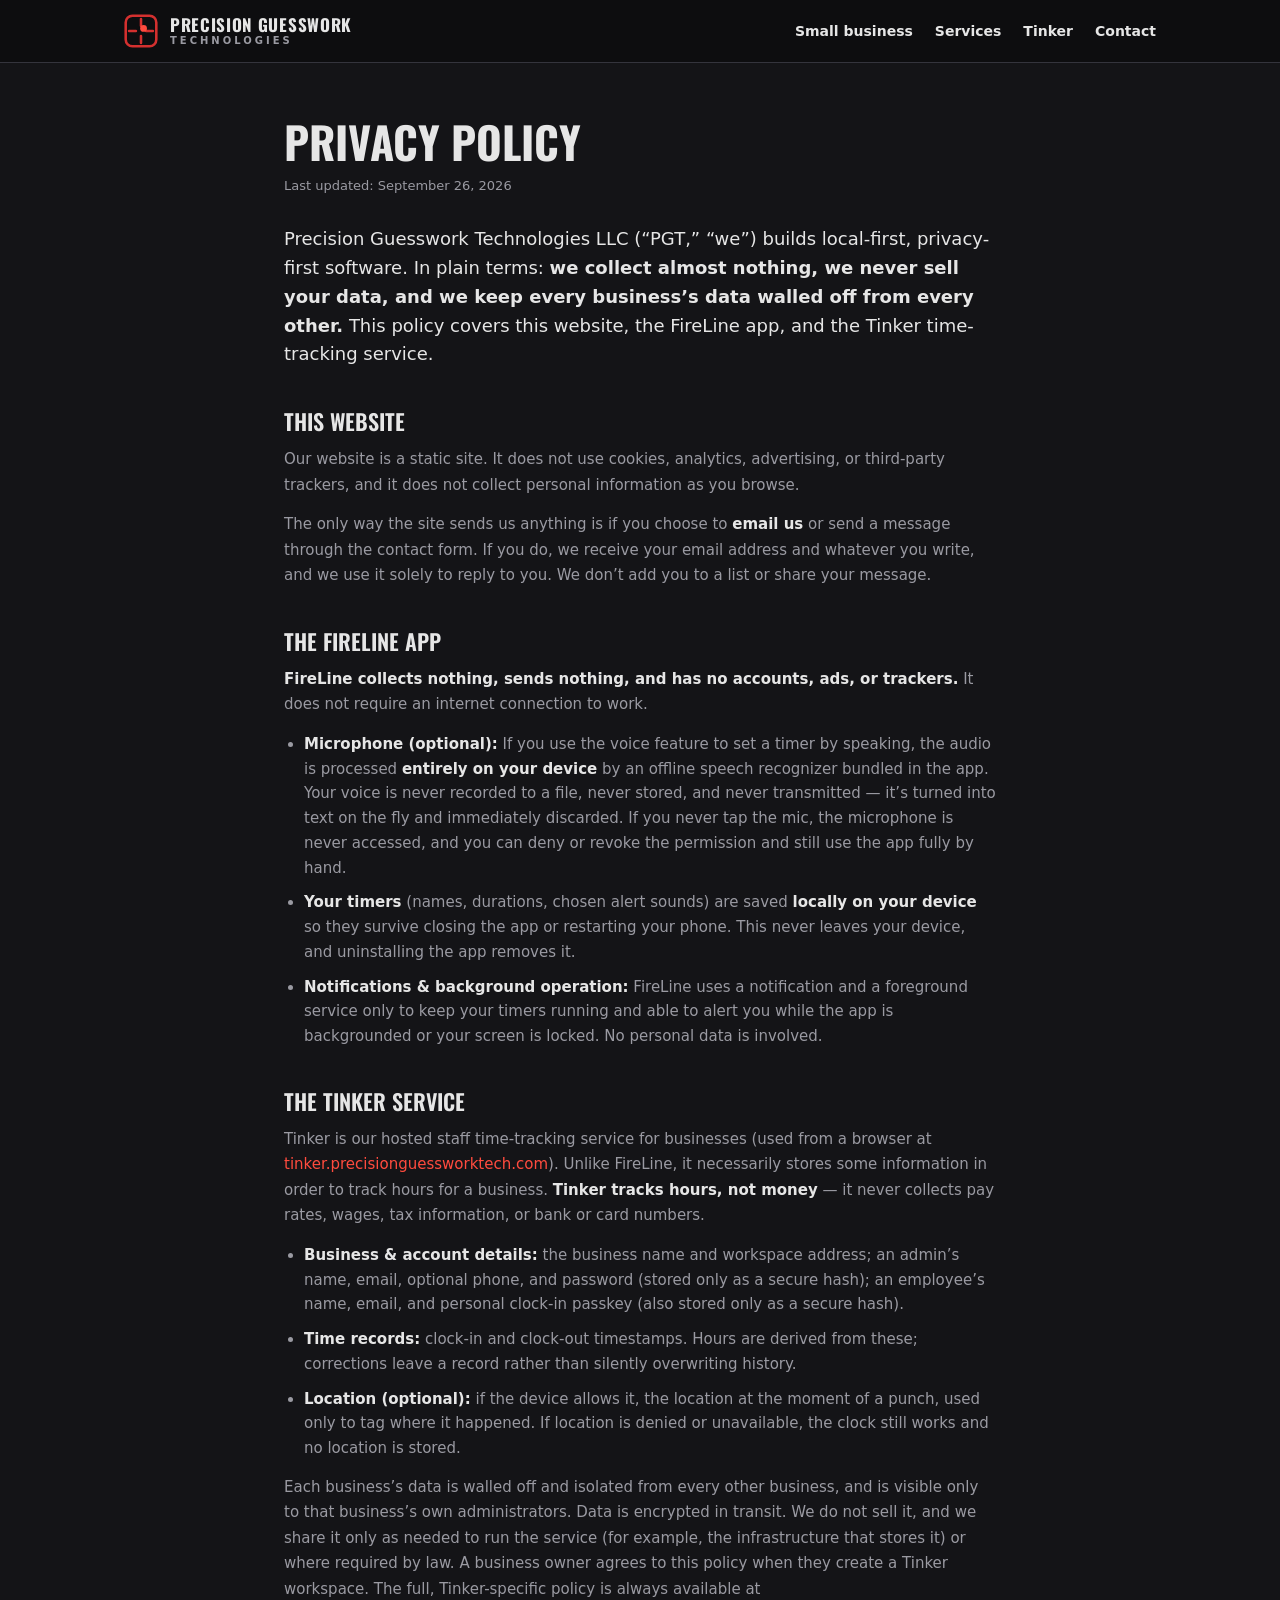
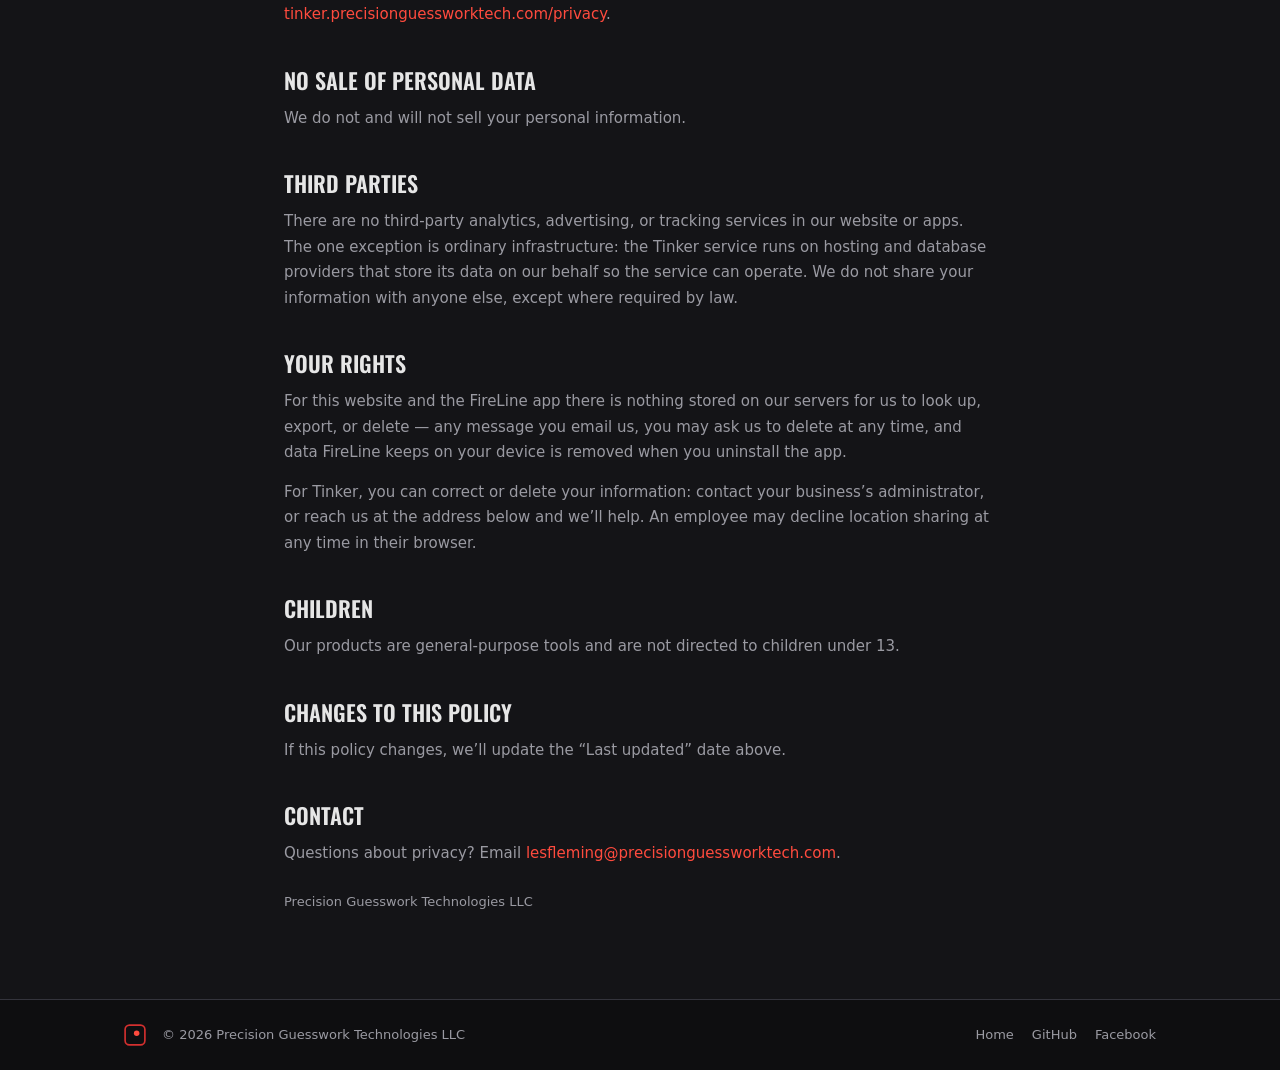
==== commit 90b6aa04: "footer: link the PGT Facebook page Co-Authored-By: Claude Opus 5.5 <noreply@anthropic.com> Claude-Se" ====
--- a/privacy.html
+++ b/privacy.html
@@ -132,6 +132,7 @@
     <span style="margin-left:auto;display:flex;gap:18px">
       <a href="index.html">Home</a>
       <a href="https://github.com/chefsquatch" target="_blank" rel="noopener">GitHub</a>
+      <a href="https://www.facebook.com/share/1C7sDyiR1d/" target="_blank" rel="noopener">Facebook</a>
     </span>
   </div>
 </footer>
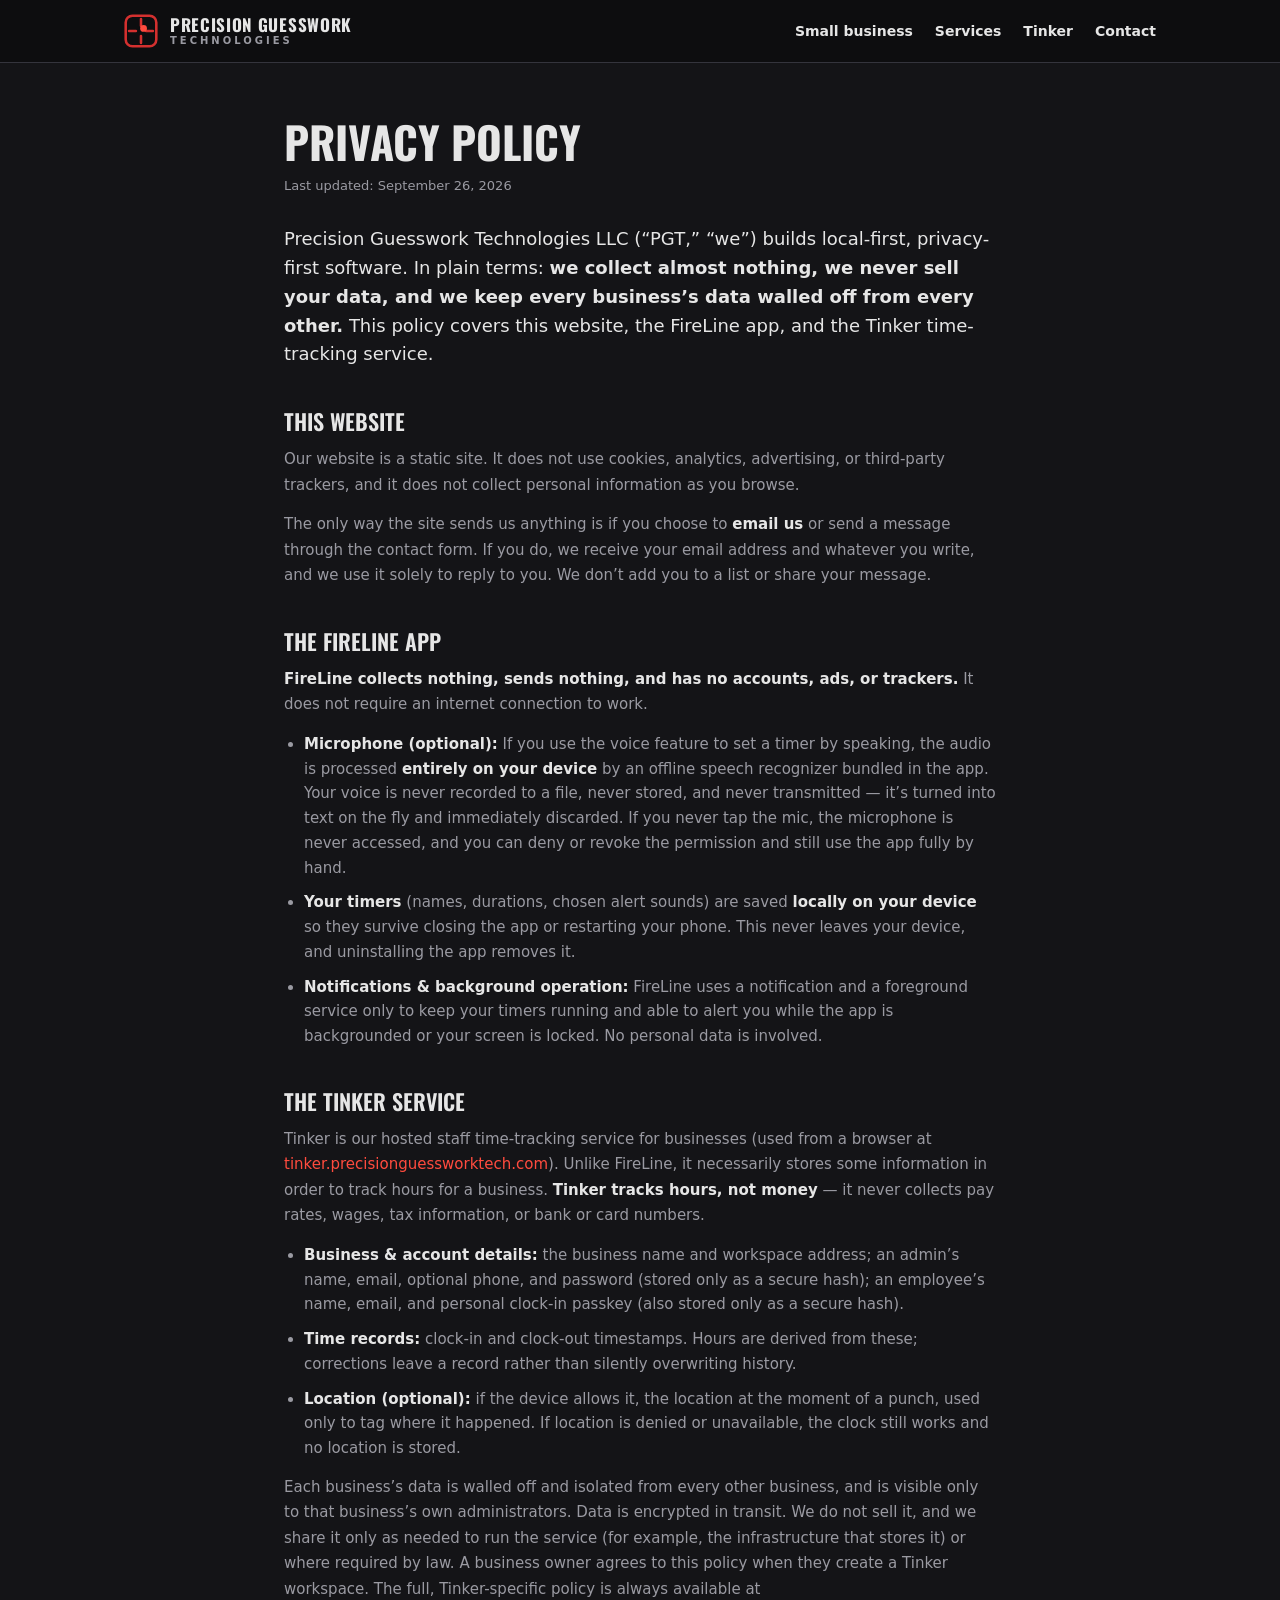
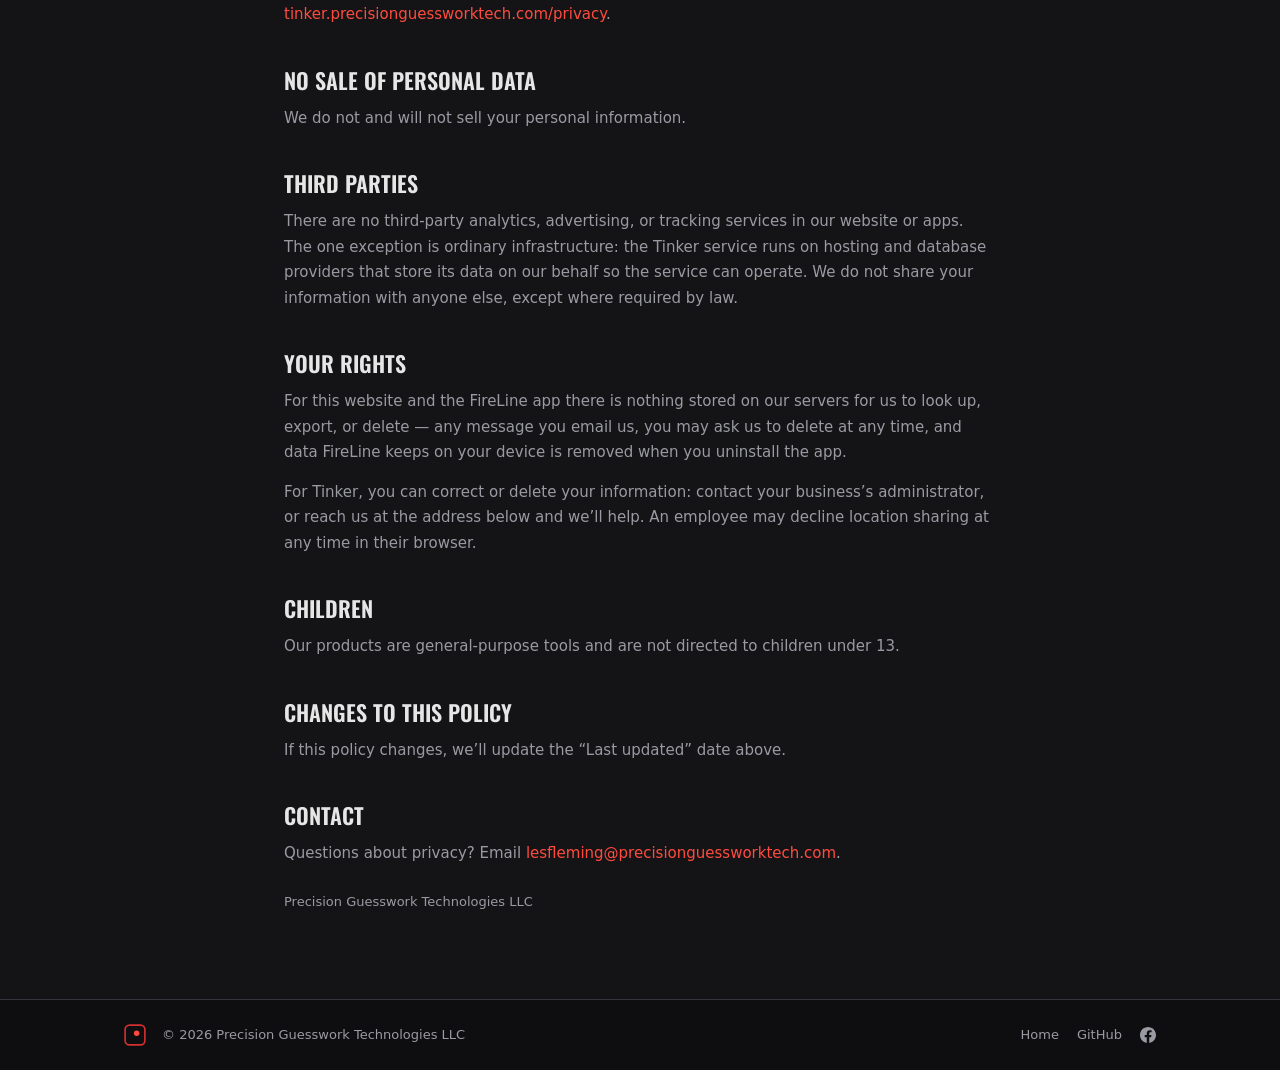
==== commit 65e45889: "footer: Facebook icon instead of text link Co-Authored-By: Claude Opus 5.5 <noreply@anthropic.com> C" ====
--- a/privacy.html
+++ b/privacy.html
@@ -132,7 +132,7 @@
     <span style="margin-left:auto;display:flex;gap:18px">
       <a href="index.html">Home</a>
       <a href="https://github.com/chefsquatch" target="_blank" rel="noopener">GitHub</a>
-      <a href="https://www.facebook.com/share/1C7sDyiR1d/" target="_blank" rel="noopener">Facebook</a>
+      <a href="https://www.facebook.com/profile.php?id=61594731337695" target="_blank" rel="noopener" aria-label="PGT on Facebook" title="Facebook" style="display:inline-flex;align-items:center"><svg width="16" height="16" viewBox="0 0 24 24" fill="currentColor" aria-hidden="true"><path d="M24 12.07C24 5.41 18.63 0 12 0S0 5.41 0 12.07C0 18.1 4.39 23.1 10.13 24v-8.44H7.08v-3.49h3.05V9.41c0-3.02 1.79-4.69 4.53-4.69 1.31 0 2.69.24 2.69.24v2.97h-1.51c-1.49 0-1.96.93-1.96 1.89v2.25h3.33l-.53 3.49h-2.8V24C19.61 23.1 24 18.1 24 12.07z"/></svg></a>
     </span>
   </div>
 </footer>
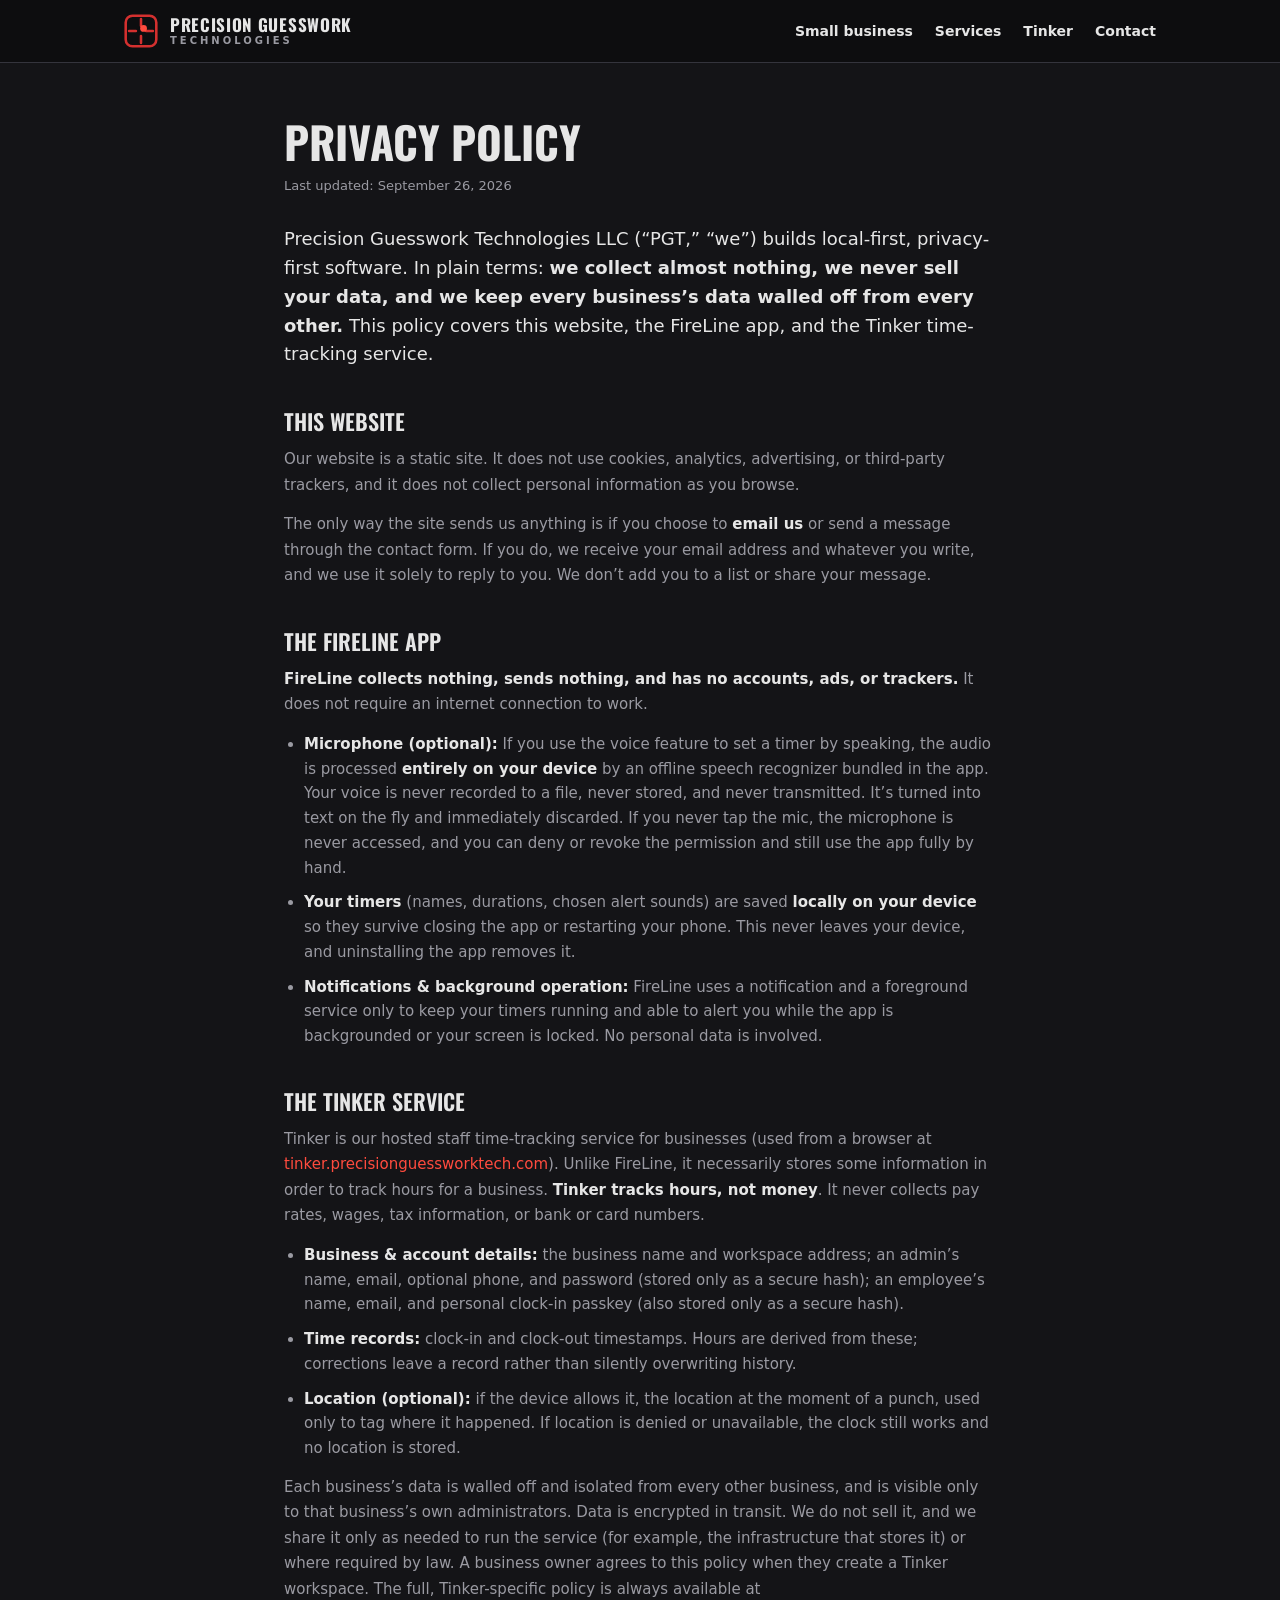
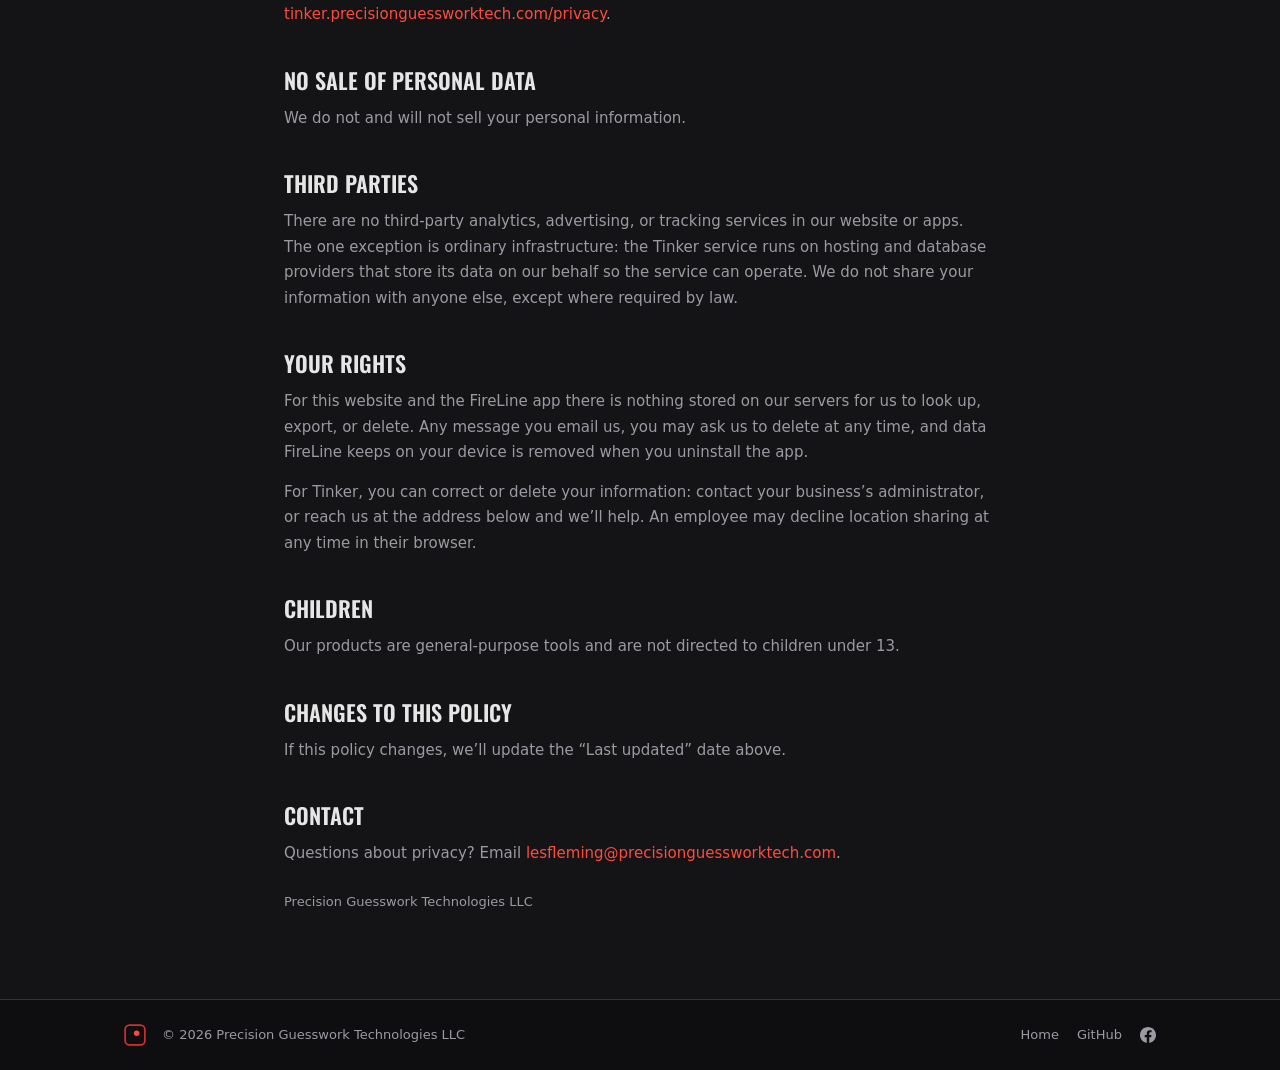
==== commit e778a43c: "copy: remove em dashes from the demos section, chat bubble and privacy page Founder rule: no em dash" ====
--- a/privacy.html
+++ b/privacy.html
@@ -86,13 +86,13 @@
     <h2>The FireLine app</h2>
     <p><strong>FireLine collects nothing, sends nothing, and has no accounts, ads, or trackers.</strong> It does not require an internet connection to work.</p>
     <ul>
-      <li><strong>Microphone (optional):</strong> If you use the voice feature to set a timer by speaking, the audio is processed <strong>entirely on your device</strong> by an offline speech recognizer bundled in the app. Your voice is never recorded to a file, never stored, and never transmitted &mdash; it&rsquo;s turned into text on the fly and immediately discarded. If you never tap the mic, the microphone is never accessed, and you can deny or revoke the permission and still use the app fully by hand.</li>
+      <li><strong>Microphone (optional):</strong> If you use the voice feature to set a timer by speaking, the audio is processed <strong>entirely on your device</strong> by an offline speech recognizer bundled in the app. Your voice is never recorded to a file, never stored, and never transmitted. It&rsquo;s turned into text on the fly and immediately discarded. If you never tap the mic, the microphone is never accessed, and you can deny or revoke the permission and still use the app fully by hand.</li>
       <li><strong>Your timers</strong> (names, durations, chosen alert sounds) are saved <strong>locally on your device</strong> so they survive closing the app or restarting your phone. This never leaves your device, and uninstalling the app removes it.</li>
       <li><strong>Notifications &amp; background operation:</strong> FireLine uses a notification and a foreground service only to keep your timers running and able to alert you while the app is backgrounded or your screen is locked. No personal data is involved.</li>
     </ul>
 
     <h2>The Tinker service</h2>
-    <p>Tinker is our hosted staff time-tracking service for businesses (used from a browser at <a href="https://tinker.precisionguessworktech.com/">tinker.precisionguessworktech.com</a>). Unlike FireLine, it necessarily stores some information in order to track hours for a business. <strong>Tinker tracks hours, not money</strong> &mdash; it never collects pay rates, wages, tax information, or bank or card numbers.</p>
+    <p>Tinker is our hosted staff time-tracking service for businesses (used from a browser at <a href="https://tinker.precisionguessworktech.com/">tinker.precisionguessworktech.com</a>). Unlike FireLine, it necessarily stores some information in order to track hours for a business. <strong>Tinker tracks hours, not money</strong>. It never collects pay rates, wages, tax information, or bank or card numbers.</p>
     <ul>
       <li><strong>Business &amp; account details:</strong> the business name and workspace address; an admin&rsquo;s name, email, optional phone, and password (stored only as a secure hash); an employee&rsquo;s name, email, and personal clock-in passkey (also stored only as a secure hash).</li>
       <li><strong>Time records:</strong> clock-in and clock-out timestamps. Hours are derived from these; corrections leave a record rather than silently overwriting history.</li>
@@ -107,7 +107,7 @@
     <p>There are no third-party analytics, advertising, or tracking services in our website or apps. The one exception is ordinary infrastructure: the Tinker service runs on hosting and database providers that store its data on our behalf so the service can operate. We do not share your information with anyone else, except where required by law.</p>
 
     <h2>Your rights</h2>
-    <p>For this website and the FireLine app there is nothing stored on our servers for us to look up, export, or delete &mdash; any message you email us, you may ask us to delete at any time, and data FireLine keeps on your device is removed when you uninstall the app.</p>
+    <p>For this website and the FireLine app there is nothing stored on our servers for us to look up, export, or delete. Any message you email us, you may ask us to delete at any time, and data FireLine keeps on your device is removed when you uninstall the app.</p>
     <p>For Tinker, you can correct or delete your information: contact your business&rsquo;s administrator, or reach us at the address below and we&rsquo;ll help. An employee may decline location sharing at any time in their browser.</p>
 
     <h2>Children</h2>
